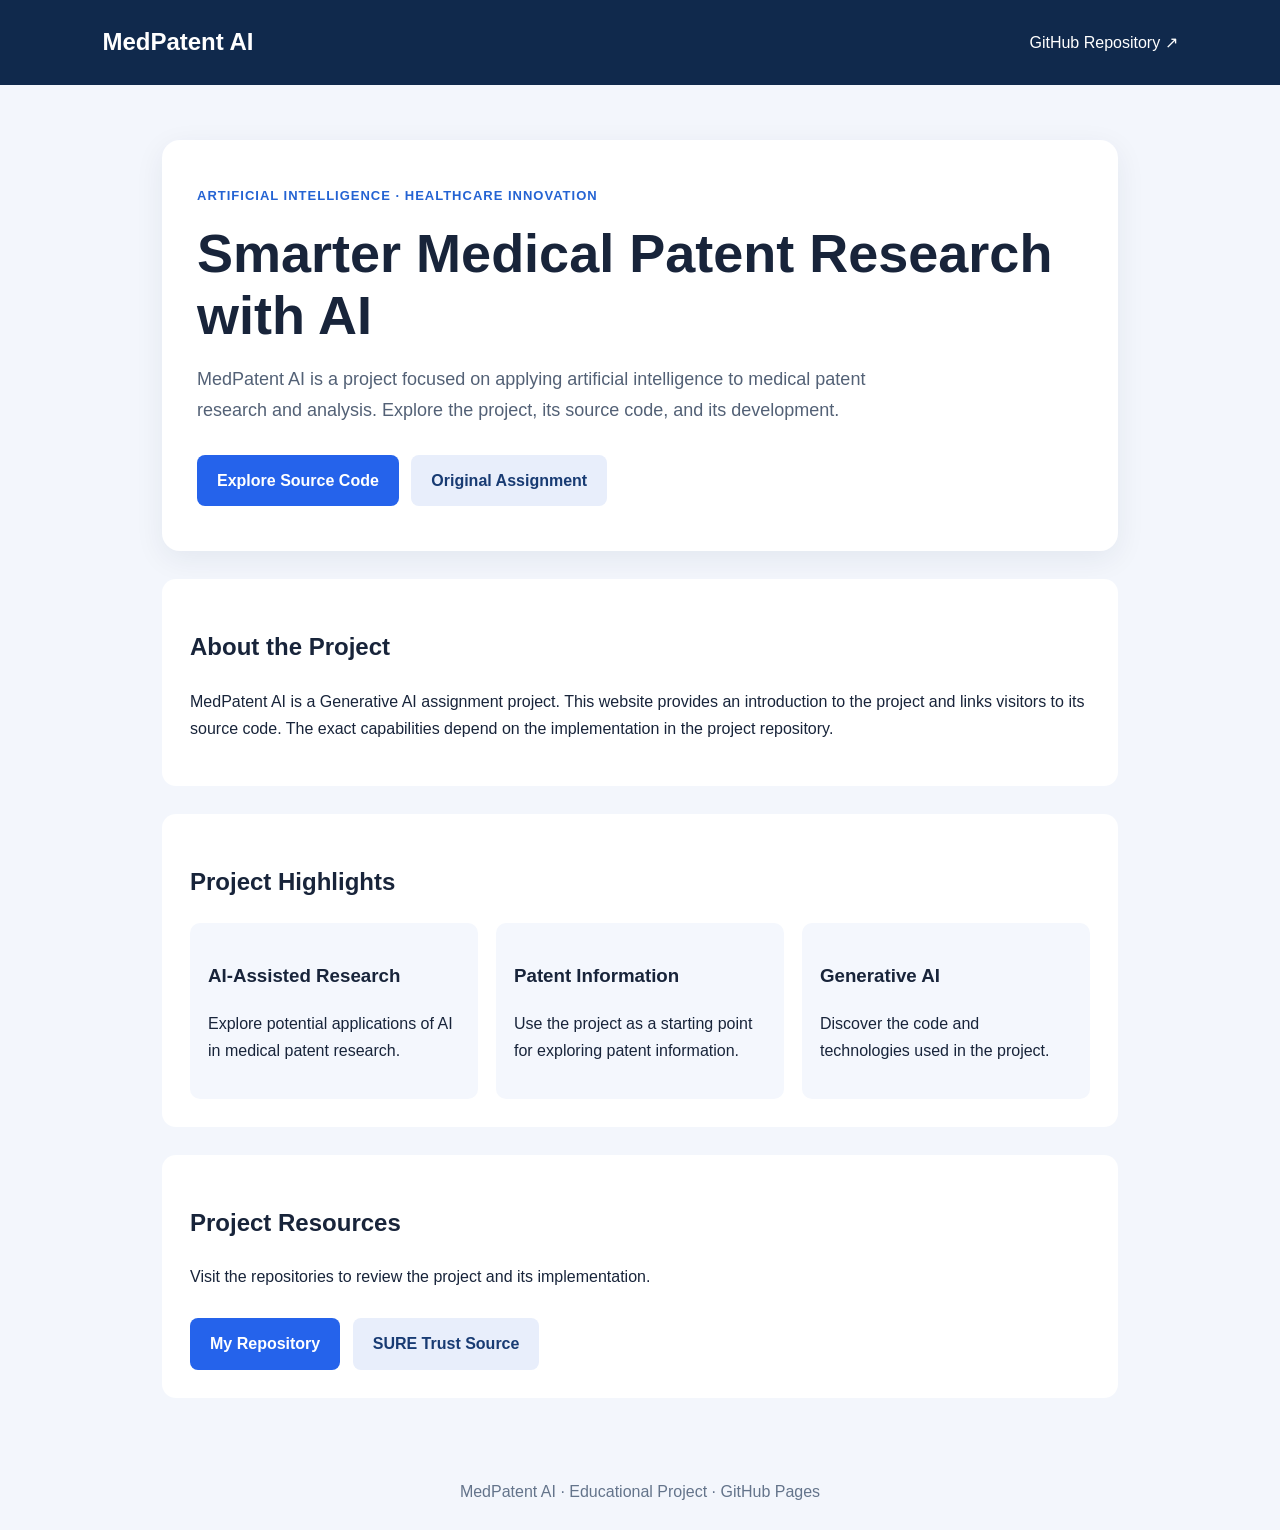
==== index.html @ 12f4349c "Add index.html for MedPatent AI project This file serves as the main HTML structure for the MedPaten" ====
<!DOCTYPE html>
<html lang="en">
<head>
  <meta charset="UTF-8">
  <meta name="viewport" content="width=device-width, initial-scale=1.0">
  <meta name="description" content="MedPatent AI project - AI-powered medical patent research and analysis.">
  <title>MedPatent AI | Medical Patent Research</title>
  <style>
    * { box-sizing: border-box; }

    body {
      margin: 0;
      font-family: Arial, sans-serif;
      background: #f3f6fc;
      color: #18243a;
      line-height: 1.7;
    }

    header {
      background: #10294c;
      color: white;
      padding: 22px 8%;
      display: flex;
      justify-content: space-between;
      align-items: center;
      flex-wrap: wrap;
      gap: 10px;
    }

    header h2 { margin: 0; }

    header a {
      color: white;
      text-decoration: none;
    }

    main {
      max-width: 1000px;
      margin: 55px auto;
      padding: 0 22px;
    }

    .hero {
      background: white;
      padding: 45px 35px;
      border-radius: 18px;
      box-shadow: 0 8px 30px #10294c12;
    }

    .tag {
      color: #2463d3;
      font-weight: bold;
      text-transform: uppercase;
      letter-spacing: 1px;
      font-size: 13px;
    }

    h1 {
      font-size: clamp(34px, 6vw, 54px);
      line-height: 1.15;
      margin: 15px 0;
    }

    .intro {
      font-size: 18px;
      color: #536176;
      max-width: 700px;
    }

    .button {
      display: inline-block;
      background: #2563eb;
      color: white;
      text-decoration: none;
      padding: 12px 20px;
      margin: 12px 8px 0 0;
      border-radius: 8px;
      font-weight: bold;
    }

    .secondary {
      background: #e8eefb;
      color: #183b73;
    }

    section {
      margin-top: 28px;
      padding: 28px;
      background: white;
      border-radius: 14px;
    }

    .features {
      display: grid;
      grid-template-columns: repeat(auto-fit, minmax(210px, 1fr));
      gap: 18px;
    }

    .feature {
      background: #f4f7fd;
      padding: 18px;
      border-radius: 10px;
    }

    footer {
      text-align: center;
      padding: 25px;
      color: #64748b;
    }
  </style>
</head>
<body>
  <header>
    <h2>MedPatent AI</h2>
    <a href="https://github.com/Ankur-one/MedPatent-AI">
      GitHub Repository ↗
    </a>
  </header>

  <main>
    <div class="hero">
      <div class="tag">Artificial Intelligence · Healthcare Innovation</div>
      <h1>Smarter Medical Patent Research with AI</h1>
      <p class="intro">
        MedPatent AI is a project focused on applying artificial
        intelligence to medical patent research and analysis.
        Explore the project, its source code, and its development.
      </p>

      <a class="button"
         href="https://github.com/Ankur-one/MedPatent-AI">
        Explore Source Code
      </a>

      <a class="button secondary"
         href="https://github.com/sure-trust/gen-ai-stu-c702df/tree/main/Assignments/MedPatent-AI">
        Original Assignment
      </a>
    </div>

    <section>
      <h2>About the Project</h2>
      <p>
        MedPatent AI is a Generative AI assignment project.
        This website provides an introduction to the project and
        links visitors to its source code. The exact capabilities
        depend on the implementation in the project repository.
      </p>
    </section>

    <section>
      <h2>Project Highlights</h2>
      <div class="features">
        <div class="feature">
          <h3>AI-Assisted Research</h3>
          <p>Explore potential applications of AI in medical patent research.</p>
        </div>
        <div class="feature">
          <h3>Patent Information</h3>
          <p>Use the project as a starting point for exploring patent information.</p>
        </div>
        <div class="feature">
          <h3>Generative AI</h3>
          <p>Discover the code and technologies used in the project.</p>
        </div>
      </div>
    </section>

    <section>
      <h2>Project Resources</h2>
      <p>Visit the repositories to review the project and its implementation.</p>
      <a class="button"
         href="https://github.com/Ankur-one/MedPatent-AI">
        My Repository
      </a>
      <a class="button secondary"
         href="https://github.com/sure-trust/gen-ai-stu-c702df/tree/main/Assignments/MedPatent-AI">
        SURE Trust Source
      </a>
    </section>
  </main>

  <footer>
    MedPatent AI · Educational Project · GitHub Pages
  </footer>
</body>
</html>
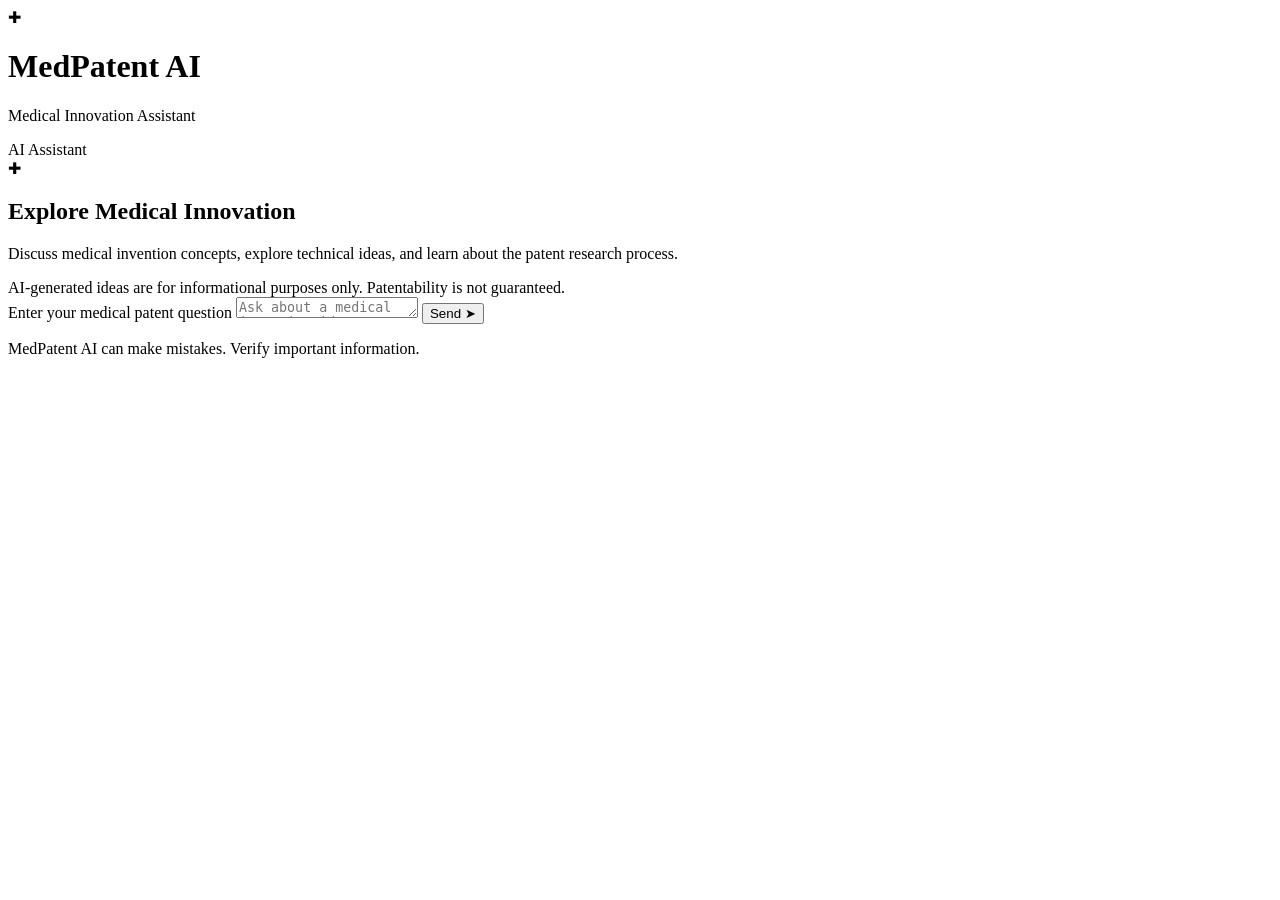
==== commit 544a7b05: "Update index.html" ====
--- a/index.html
+++ b/index.html
@@ -1,188 +1,161 @@
-
 <!DOCTYPE html>
 <html lang="en">
 <head>
-  <meta charset="UTF-8">
-  <meta name="viewport" content="width=device-width, initial-scale=1.0">
-  <meta name="description" content="MedPatent AI project - AI-powered medical patent research and analysis.">
-  <title>MedPatent AI | Medical Patent Research</title>
-  <style>
-    * { box-sizing: border-box; }
-
-    body {
-      margin: 0;
-      font-family: Arial, sans-serif;
-      background: #f3f6fc;
-      color: #18243a;
-      line-height: 1.7;
-    }
-
-    header {
-      background: #10294c;
-      color: white;
-      padding: 22px 8%;
-      display: flex;
-      justify-content: space-between;
-      align-items: center;
-      flex-wrap: wrap;
-      gap: 10px;
-    }
-
-    header h2 { margin: 0; }
-
-    header a {
-      color: white;
-      text-decoration: none;
-    }
-
-    main {
-      max-width: 1000px;
-      margin: 55px auto;
-      padding: 0 22px;
-    }
-
-    .hero {
-      background: white;
-      padding: 45px 35px;
-      border-radius: 18px;
-      box-shadow: 0 8px 30px #10294c12;
-    }
-
-    .tag {
-      color: #2463d3;
-      font-weight: bold;
-      text-transform: uppercase;
-      letter-spacing: 1px;
-      font-size: 13px;
-    }
-
-    h1 {
-      font-size: clamp(34px, 6vw, 54px);
-      line-height: 1.15;
-      margin: 15px 0;
-    }
-
-    .intro {
-      font-size: 18px;
-      color: #536176;
-      max-width: 700px;
-    }
-
-    .button {
-      display: inline-block;
-      background: #2563eb;
-      color: white;
-      text-decoration: none;
-      padding: 12px 20px;
-      margin: 12px 8px 0 0;
-      border-radius: 8px;
-      font-weight: bold;
-    }
-
-    .secondary {
-      background: #e8eefb;
-      color: #183b73;
-    }
-
-    section {
-      margin-top: 28px;
-      padding: 28px;
-      background: white;
-      border-radius: 14px;
-    }
-
-    .features {
-      display: grid;
-      grid-template-columns: repeat(auto-fit, minmax(210px, 1fr));
-      gap: 18px;
-    }
-
-    .feature {
-      background: #f4f7fd;
-      padding: 18px;
-      border-radius: 10px;
-    }
-
-    footer {
-      text-align: center;
-      padding: 25px;
-      color: #64748b;
-    }
-  </style>
+    <meta charset="UTF-8">
+    <meta name="viewport" content="width=device-width, initial-scale=1.0">
+    <meta name="theme-color" content="#f5f9fc">
+    <title>MedPatent AI | Medical Innovation Assistant</title>
+    <link rel="stylesheet" href="{{ url_for('static', filename='style.css') }}">
 </head>
 <body>
-  <header>
-    <h2>MedPatent AI</h2>
-    <a href="https://github.com/Ankur-one/MedPatent-AI">
-      GitHub Repository ↗
-    </a>
-  </header>
+    <div class="app-container">
 
-  <main>
-    <div class="hero">
-      <div class="tag">Artificial Intelligence · Healthcare Innovation</div>
-      <h1>Smarter Medical Patent Research with AI</h1>
-      <p class="intro">
-        MedPatent AI is a project focused on applying artificial
-        intelligence to medical patent research and analysis.
-        Explore the project, its source code, and its development.
-      </p>
+        <header class="header">
+            <div class="brand">
+                <div class="brand-icon" aria-hidden="true">✚</div>
+                <div>
+                    <h1>MedPatent AI</h1>
+                    <p>Medical Innovation Assistant</p>
+                </div>
+            </div>
+            <div class="status">
+                <span class="status-dot"></span>
+                AI Assistant
+            </div>
+        </header>
 
-      <a class="button"
-         href="https://github.com/Ankur-one/MedPatent-AI">
-        Explore Source Code
-      </a>
+        <main class="main-content">
+            <section class="welcome-section" id="welcome">
+                <div class="welcome-icon" aria-hidden="true">✚</div>
+                <h2>Explore Medical Innovation</h2>
+                <p>
+                    Discuss medical invention concepts, explore technical ideas,
+                    and learn about the patent research process.
+                </p>
+            </section>
 
-      <a class="button secondary"
-         href="https://github.com/sure-trust/gen-ai-stu-c702df/tree/main/Assignments/MedPatent-AI">
-        Original Assignment
-      </a>
+            <section
+                class="chat-area"
+                id="chatArea"
+                aria-label="Conversation"
+                aria-live="polite"
+            ></section>
+
+            <div class="disclaimer">
+                AI-generated ideas are for informational purposes only.
+                Patentability is not guaranteed.
+            </div>
+
+            <form class="input-form" id="chatForm">
+                <label for="messageInput" class="visually-hidden">
+                    Enter your medical patent question
+                </label>
+                <textarea
+                    id="messageInput"
+                    name="message"
+                    placeholder="Ask about a medical invention idea..."
+                    rows="1"
+                    maxlength="4000"
+                    required
+                ></textarea>
+                <button type="submit" id="sendButton" aria-label="Send message">
+                    <span id="sendLabel">Send</span>
+                    <span aria-hidden="true">➤</span>
+                </button>
+            </form>
+
+            <p class="footer-note">
+                MedPatent AI can make mistakes. Verify important information.
+            </p>
+        </main>
     </div>
 
-    <section>
-      <h2>About the Project</h2>
-      <p>
-        MedPatent AI is a Generative AI assignment project.
-        This website provides an introduction to the project and
-        links visitors to its source code. The exact capabilities
-        depend on the implementation in the project repository.
-      </p>
-    </section>
+    <script>
+        const chatForm = document.getElementById("chatForm");
+        const messageInput = document.getElementById("messageInput");
+        const chatArea = document.getElementById("chatArea");
+        const sendButton = document.getElementById("sendButton");
+        const sendLabel = document.getElementById("sendLabel");
+        const welcome = document.getElementById("welcome");
 
-    <section>
-      <h2>Project Highlights</h2>
-      <div class="features">
-        <div class="feature">
-          <h3>AI-Assisted Research</h3>
-          <p>Explore potential applications of AI in medical patent research.</p>
-        </div>
-        <div class="feature">
-          <h3>Patent Information</h3>
-          <p>Use the project as a starting point for exploring patent information.</p>
-        </div>
-        <div class="feature">
-          <h3>Generative AI</h3>
-          <p>Discover the code and technologies used in the project.</p>
-        </div>
-      </div>
-    </section>
+        function addMessage(text, sender) {
+            const message = document.createElement("div");
+            message.className = `message ${sender}`;
 
-    <section>
-      <h2>Project Resources</h2>
-      <p>Visit the repositories to review the project and its implementation.</p>
-      <a class="button"
-         href="https://github.com/Ankur-one/MedPatent-AI">
-        My Repository
-      </a>
-      <a class="button secondary"
-         href="https://github.com/sure-trust/gen-ai-stu-c702df/tree/main/Assignments/MedPatent-AI">
-        SURE Trust Source
-      </a>
-    </section>
-  </main>
+            const label = document.createElement("div");
+            label.className = "message-label";
+            label.textContent = sender === "user" ? "You" : "MedPatent AI";
 
-  <footer>
-    MedPatent AI · Educational Project · GitHub Pages
-  </footer>
+            const content = document.createElement("div");
+            content.className = "message-content";
+            content.textContent = text;
+
+            message.append(label, content);
+            chatArea.appendChild(message);
+
+            chatArea.scrollTop = chatArea.scrollHeight;
+            return message;
+        }
+
+        chatForm.addEventListener("submit", async (event) => {
+            event.preventDefault();
+
+            const message = messageInput.value.trim();
+            if (!message || sendButton.disabled) return;
+
+            welcome.hidden = true;
+            addMessage(message, "user");
+
+            messageInput.value = "";
+            messageInput.style.height = "auto";
+            sendButton.disabled = true;
+            sendLabel.textContent = "Thinking...";
+
+            const loadingMessage = addMessage(
+                "Generating your response...",
+                "assistant"
+            );
+
+            try {
+                const response = await fetch("/chat", {
+                    method: "POST",
+                    headers: {
+                        "Content-Type": "application/json"
+                    },
+                    body: JSON.stringify({ message })
+                });
+
+                const data = await response.json();
+
+                if (!response.ok) {
+                    throw new Error(data.error || "Something went wrong.");
+                }
+
+                loadingMessage.querySelector(".message-content").textContent =
+                    data.answer;
+            } catch (error) {
+                loadingMessage.querySelector(".message-content").textContent =
+                    error.message || "Unable to connect. Please try again.";
+            } finally {
+                sendButton.disabled = false;
+                sendLabel.textContent = "Send";
+                messageInput.focus();
+                chatArea.scrollTop = chatArea.scrollHeight;
+            }
+        });
+
+        messageInput.addEventListener("input", () => {
+            messageInput.style.height = "auto";
+            messageInput.style.height =
+                Math.min(messageInput.scrollHeight, 140) + "px";
+        });
+
+        messageInput.addEventListener("keydown", (event) => {
+            if (event.key === "Enter" && !event.shiftKey) {
+                event.preventDefault();
+                chatForm.requestSubmit();
+            }
+        });
+    </script>
 </body>
 </html>
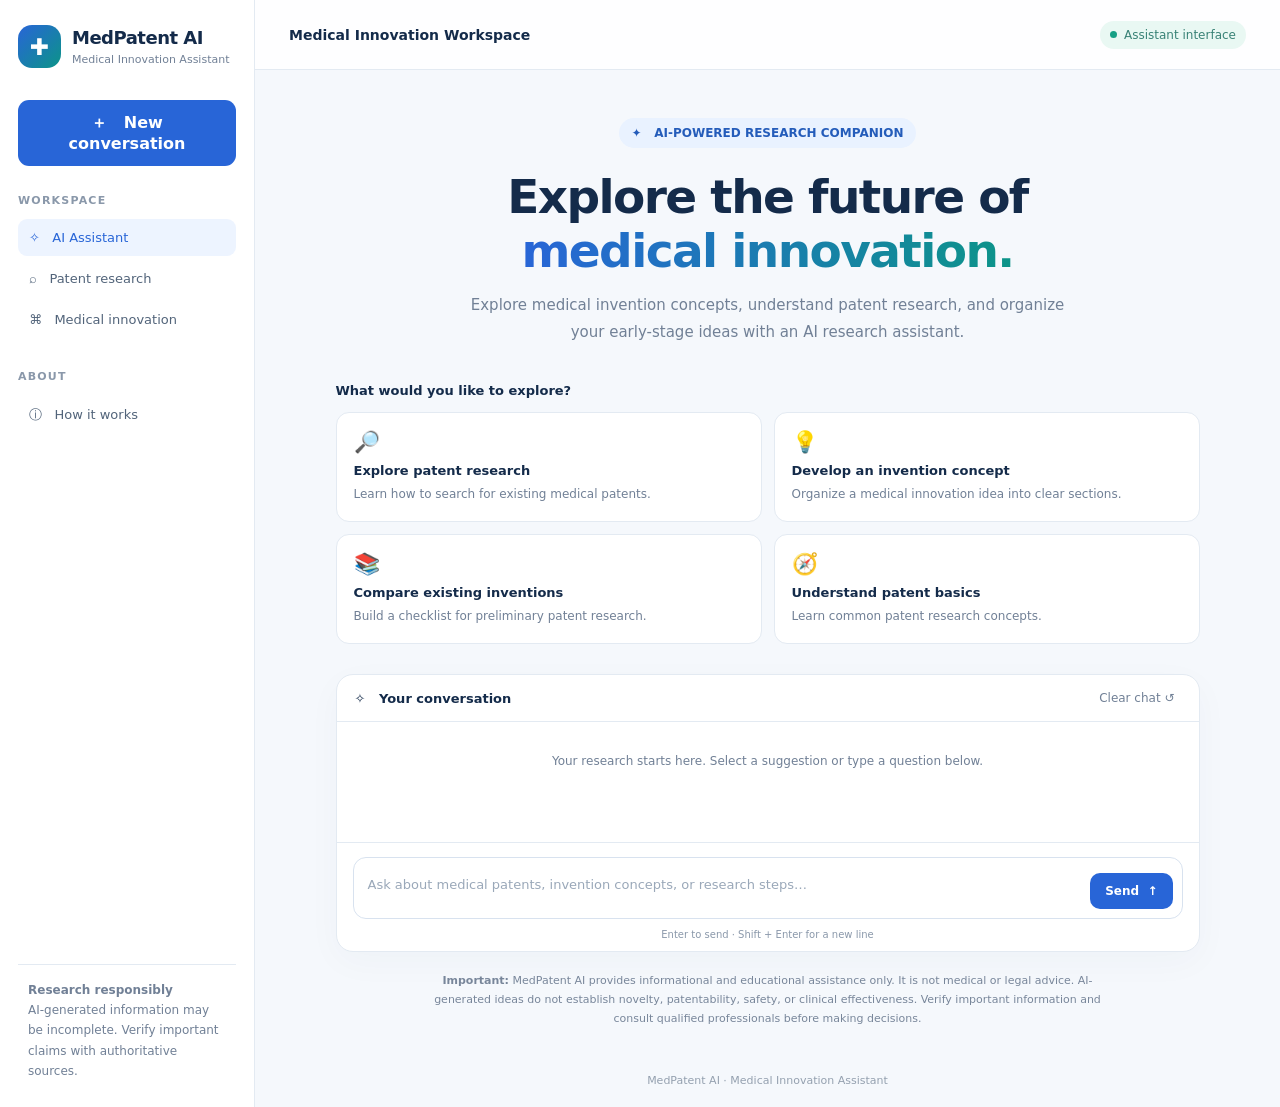
==== commit 6f6f5b1f: "Update index.html" ====
--- a/index.html
+++ b/index.html
@@ -1,161 +1,553 @@
+
 <!DOCTYPE html>
 <html lang="en">
 <head>
-    <meta charset="UTF-8">
-    <meta name="viewport" content="width=device-width, initial-scale=1.0">
-    <meta name="theme-color" content="#f5f9fc">
-    <title>MedPatent AI | Medical Innovation Assistant</title>
-    <link rel="stylesheet" href="{{ url_for('static', filename='style.css') }}">
+<meta charset="UTF-8">
+<meta name="viewport" content="width=device-width, initial-scale=1.0">
+<meta name="theme-color" content="#f7fafc">
+<title>MedPatent AI — Medical Innovation Assistant</title>
+<style>
+:root {
+  --navy: #142b4a;
+  --blue: #2865d7;
+  --teal: #0c9488;
+  --bg: #f5f8fc;
+  --muted: #718096;
+  --border: #e3eaf2;
+  --white: #ffffff;
+}
+* { box-sizing: border-box; }
+body {
+  margin: 0;
+  font-family: Inter, ui-sans-serif, system-ui, -apple-system,
+    BlinkMacSystemFont, "Segoe UI", sans-serif;
+  background: var(--bg);
+  color: var(--navy);
+}
+button, textarea { font: inherit; }
+button { cursor: pointer; }
+.app { display: flex; min-height: 100vh; }
+.sidebar {
+  width: 255px;
+  background: #fff;
+  border-right: 1px solid var(--border);
+  padding: 25px 18px;
+  display: flex;
+  flex-direction: column;
+  flex-shrink: 0;
+}
+.brand { display: flex; align-items: center; gap: 11px; }
+.logo {
+  display: grid;
+  place-items: center;
+  width: 43px;
+  height: 43px;
+  color: white;
+  border-radius: 14px;
+  font-size: 23px;
+  background: linear-gradient(135deg, #2865d7, #0c9488);
+}
+.brand h2 { font-size: 18px; margin: 0; letter-spacing: -.5px; }
+.brand small { color: var(--muted); font-size: 11px; }
+.new-chat {
+  margin-top: 32px;
+  border: 0;
+  padding: 13px;
+  border-radius: 11px;
+  color: white;
+  background: var(--blue);
+  font-weight: 650;
+}
+.side-label {
+  margin: 28px 0 12px;
+  font-size: 11px;
+  text-transform: uppercase;
+  letter-spacing: 1.2px;
+  color: #8a98aa;
+  font-weight: 750;
+}
+.side-item {
+  padding: 11px;
+  border-radius: 9px;
+  color: #52647a;
+  font-size: 13px;
+  margin-bottom: 4px;
+}
+.side-item.active { background: #edf4ff; color: var(--blue); }
+.side-bottom {
+  margin-top: auto;
+  padding: 15px 10px 0;
+  border-top: 1px solid var(--border);
+  color: var(--muted);
+  font-size: 12px;
+  line-height: 1.7;
+}
+.main { flex: 1; min-width: 0; }
+.topbar {
+  height: 70px;
+  padding: 0 34px;
+  background: rgba(255,255,255,.9);
+  border-bottom: 1px solid var(--border);
+  display: flex;
+  align-items: center;
+  justify-content: space-between;
+  gap: 12px;
+}
+.top-title { font-size: 14px; font-weight: 700; }
+.status {
+  display: flex;
+  align-items: center;
+  gap: 7px;
+  font-size: 12px;
+  color: #398276;
+  background: #e9f8f3;
+  padding: 7px 10px;
+  border-radius: 20px;
+}
+.dot {
+  height: 7px;
+  width: 7px;
+  border-radius: 50%;
+  background: #16a085;
+}
+.content {
+  width: min(920px, 100%);
+  margin: 0 auto;
+  padding: 48px 28px 25px;
+}
+.hero { text-align: center; }
+.eyebrow {
+  display: inline-flex;
+  gap: 8px;
+  align-items: center;
+  background: #e9f2ff;
+  color: #245cba;
+  border-radius: 30px;
+  padding: 8px 13px;
+  font-size: 12px;
+  font-weight: 700;
+}
+h1 {
+  font-size: clamp(32px, 4vw, 47px);
+  line-height: 1.15;
+  letter-spacing: -1.6px;
+  margin: 22px 0 14px;
+}
+.gradient {
+  background: linear-gradient(90deg, #2865d7, #0c9488);
+  background-clip: text;
+  -webkit-background-clip: text;
+  color: transparent;
+}
+.subtitle {
+  color: var(--muted);
+  max-width: 600px;
+  margin: 0 auto;
+  font-size: 15px;
+  line-height: 1.8;
+}
+.section-title {
+  font-size: 13px;
+  font-weight: 750;
+  margin: 37px 0 14px;
+}
+.prompts {
+  display: grid;
+  grid-template-columns: repeat(2, minmax(0,1fr));
+  gap: 12px;
+}
+.prompt {
+  border: 1px solid var(--border);
+  background: white;
+  border-radius: 13px;
+  padding: 17px;
+  text-align: left;
+  color: var(--navy);
+  transition: .2s;
+}
+.prompt:hover {
+  border-color: #a8c5f7;
+  transform: translateY(-2px);
+  box-shadow: 0 8px 22px #203e6610;
+}
+.prompt-icon { font-size: 21px; }
+.prompt strong { display: block; margin: 9px 0 5px; font-size: 13px; }
+.prompt span:last-child { font-size: 12px; color: var(--muted); line-height: 1.6; }
+.chat {
+  margin-top: 30px;
+  background: white;
+  border: 1px solid var(--border);
+  border-radius: 17px;
+  overflow: hidden;
+  box-shadow: 0 10px 35px #1b355508;
+}
+.chat-head {
+  display: flex;
+  justify-content: space-between;
+  align-items: center;
+  padding: 15px 18px;
+  border-bottom: 1px solid var(--border);
+}
+.chat-head strong { font-size: 13px; }
+.clear {
+  border: 0;
+  background: transparent;
+  color: var(--muted);
+  font-size: 12px;
+}
+.messages {
+  padding: 20px;
+  display: flex;
+  flex-direction: column;
+  gap: 18px;
+  min-height: 120px;
+  max-height: 390px;
+  overflow-y: auto;
+}
+.welcome-note {
+  text-align: center;
+  color: var(--muted);
+  font-size: 12px;
+  padding: 12px;
+}
+.message { display: flex; gap: 10px; align-items: flex-start; }
+.avatar {
+  width: 32px;
+  height: 32px;
+  display: grid;
+  place-items: center;
+  flex-shrink: 0;
+  border-radius: 10px;
+  background: #e8f1ff;
+}
+.message.user { flex-direction: row-reverse; }
+.message.user .avatar { background: #dff5ef; }
+.bubble {
+  max-width: 85%;
+  padding: 12px 15px;
+  border-radius: 4px 13px 13px 13px;
+  background: #f3f6fb;
+  font-size: 13px;
+  line-height: 1.75;
+  overflow-wrap: anywhere;
+}
+.message.user .bubble {
+  background: #e9f2ff;
+  border-radius: 13px 4px 13px 13px;
+}
+.bubble p { margin: 0 0 8px; }
+.bubble p:last-child { margin-bottom: 0; }
+.composer { padding: 14px 16px 8px; border-top: 1px solid var(--border); }
+.input-wrap {
+  display: flex;
+  gap: 10px;
+  align-items: flex-end;
+  border: 1px solid #d8e2ef;
+  padding: 9px;
+  border-radius: 13px;
+  background: white;
+}
+.input-wrap:focus-within {
+  border-color: #8ab0f6;
+  box-shadow: 0 0 0 3px #2865d711;
+}
+textarea {
+  flex: 1;
+  resize: none;
+  border: 0;
+  outline: none;
+  min-height: 42px;
+  max-height: 130px;
+  padding: 10px 5px;
+  color: var(--navy);
+  background: transparent;
+  font-size: 13px;
+}
+textarea::placeholder { color: #9aa8b9; }
+.send {
+  border: 0;
+  color: white;
+  background: var(--blue);
+  border-radius: 10px;
+  padding: 11px 15px;
+  font-size: 12px;
+  font-weight: 700;
+}
+.send:hover { background: #174fb9; }
+.send:disabled { opacity: .6; cursor: wait; }
+.input-help {
+  text-align: center;
+  font-size: 10px;
+  color: #8a98aa;
+  padding: 10px 0 3px;
+}
+.disclaimer {
+  margin: 20px auto 0;
+  max-width: 690px;
+  color: #78869a;
+  font-size: 11px;
+  line-height: 1.7;
+  text-align: center;
+}
+.footer {
+  text-align: center;
+  padding: 20px;
+  font-size: 11px;
+  color: #94a0af;
+}
+.mobile-brand { display: none; }
+@media (max-width: 760px) {
+  .sidebar { display: none; }
+  .topbar { height: 60px; padding: 0 17px; }
+  .content { padding: 34px 15px 18px; }
+  h1 { letter-spacing: -1px; }
+  .subtitle { font-size: 14px; }
+  .prompts { grid-template-columns: 1fr; }
+  .prompt { padding: 14px; }
+  .section-title { margin-top: 28px; }
+  .messages { padding: 15px; }
+  .bubble { max-width: 90%; }
+  .status { font-size: 10px; }
+}
+</style>
 </head>
 <body>
-    <div class="app-container">
-
-        <header class="header">
-            <div class="brand">
-                <div class="brand-icon" aria-hidden="true">✚</div>
-                <div>
-                    <h1>MedPatent AI</h1>
-                    <p>Medical Innovation Assistant</p>
-                </div>
-            </div>
-            <div class="status">
-                <span class="status-dot"></span>
-                AI Assistant
-            </div>
-        </header>
-
-        <main class="main-content">
-            <section class="welcome-section" id="welcome">
-                <div class="welcome-icon" aria-hidden="true">✚</div>
-                <h2>Explore Medical Innovation</h2>
-                <p>
-                    Discuss medical invention concepts, explore technical ideas,
-                    and learn about the patent research process.
-                </p>
-            </section>
-
-            <section
-                class="chat-area"
-                id="chatArea"
-                aria-label="Conversation"
-                aria-live="polite"
-            ></section>
-
-            <div class="disclaimer">
-                AI-generated ideas are for informational purposes only.
-                Patentability is not guaranteed.
-            </div>
-
-            <form class="input-form" id="chatForm">
-                <label for="messageInput" class="visually-hidden">
-                    Enter your medical patent question
-                </label>
-                <textarea
-                    id="messageInput"
-                    name="message"
-                    placeholder="Ask about a medical invention idea..."
-                    rows="1"
-                    maxlength="4000"
-                    required
-                ></textarea>
-                <button type="submit" id="sendButton" aria-label="Send message">
-                    <span id="sendLabel">Send</span>
-                    <span aria-hidden="true">➤</span>
-                </button>
-            </form>
-
-            <p class="footer-note">
-                MedPatent AI can make mistakes. Verify important information.
-            </p>
-        </main>
+<div class="app">
+  <aside class="sidebar">
+    <div class="brand">
+      <div class="logo">✚</div>
+      <div>
+        <h2>MedPatent AI</h2>
+        <small>Medical Innovation Assistant</small>
+      </div>
     </div>
-
-    <script>
-        const chatForm = document.getElementById("chatForm");
-        const messageInput = document.getElementById("messageInput");
-        const chatArea = document.getElementById("chatArea");
-        const sendButton = document.getElementById("sendButton");
-        const sendLabel = document.getElementById("sendLabel");
-        const welcome = document.getElementById("welcome");
-
-        function addMessage(text, sender) {
-            const message = document.createElement("div");
-            message.className = `message ${sender}`;
-
-            const label = document.createElement("div");
-            label.className = "message-label";
-            label.textContent = sender === "user" ? "You" : "MedPatent AI";
-
-            const content = document.createElement("div");
-            content.className = "message-content";
-            content.textContent = text;
-
-            message.append(label, content);
-            chatArea.appendChild(message);
-
-            chatArea.scrollTop = chatArea.scrollHeight;
-            return message;
-        }
-
-        chatForm.addEventListener("submit", async (event) => {
-            event.preventDefault();
-
-            const message = messageInput.value.trim();
-            if (!message || sendButton.disabled) return;
-
-            welcome.hidden = true;
-            addMessage(message, "user");
-
-            messageInput.value = "";
-            messageInput.style.height = "auto";
-            sendButton.disabled = true;
-            sendLabel.textContent = "Thinking...";
-
-            const loadingMessage = addMessage(
-                "Generating your response...",
-                "assistant"
-            );
-
-            try {
-                const response = await fetch("/chat", {
-                    method: "POST",
-                    headers: {
-                        "Content-Type": "application/json"
-                    },
-                    body: JSON.stringify({ message })
-                });
-
-                const data = await response.json();
-
-                if (!response.ok) {
-                    throw new Error(data.error || "Something went wrong.");
-                }
-
-                loadingMessage.querySelector(".message-content").textContent =
-                    data.answer;
-            } catch (error) {
-                loadingMessage.querySelector(".message-content").textContent =
-                    error.message || "Unable to connect. Please try again.";
-            } finally {
-                sendButton.disabled = false;
-                sendLabel.textContent = "Send";
-                messageInput.focus();
-                chatArea.scrollTop = chatArea.scrollHeight;
-            }
-        });
-
-        messageInput.addEventListener("input", () => {
-            messageInput.style.height = "auto";
-            messageInput.style.height =
-                Math.min(messageInput.scrollHeight, 140) + "px";
-        });
-
-        messageInput.addEventListener("keydown", (event) => {
-            if (event.key === "Enter" && !event.shiftKey) {
-                event.preventDefault();
-                chatForm.requestSubmit();
-            }
-        });
-    </script>
+    <button class="new-chat" id="newChat">＋ &nbsp; New conversation</button>
+    <div class="side-label">Workspace</div>
+    <div class="side-item active">✧ &nbsp; AI Assistant</div>
+    <div class="side-item">⌕ &nbsp; Patent research</div>
+    <div class="side-item">⌘ &nbsp; Medical innovation</div>
+    <div class="side-label">About</div>
+    <div class="side-item">ⓘ &nbsp; How it works</div>
+    <div class="side-bottom">
+      <strong>Research responsibly</strong><br>
+      AI-generated information may be incomplete. Verify important claims with authoritative sources.
+    </div>
+  </aside>
+
+  <main class="main">
+    <header class="topbar">
+      <div class="mobile-brand">✚ &nbsp; <strong>MedPatent AI</strong></div>
+      <div class="top-title">Medical Innovation Workspace</div>
+      <div class="status"><span class="dot"></span> Assistant interface</div>
+    </header>
+
+    <div class="content">
+      <section class="hero" id="hero">
+        <div class="eyebrow">✦ &nbsp; AI-POWERED RESEARCH COMPANION</div>
+        <h1>Explore the future of<br><span class="gradient">medical innovation.</span></h1>
+        <p class="subtitle">
+          Explore medical invention concepts, understand patent research,
+          and organize your early-stage ideas with an AI research assistant.
+        </p>
+      </section>
+
+      <div class="section-title" id="promptTitle">What would you like to explore?</div>
+      <section class="prompts" id="prompts">
+        <button class="prompt" data-prompt="Explain the steps involved in researching an existing medical patent.">
+          <span class="prompt-icon">🔎</span>
+          <strong>Explore patent research</strong>
+          <span>Learn how to search for existing medical patents.</span>
+        </button>
+        <button class="prompt" data-prompt="Help me structure a concept for a medical innovation, including its problem, intended users, and potential benefits.">
+          <span class="prompt-icon">💡</span>
+          <strong>Develop an invention concept</strong>
+          <span>Organize a medical innovation idea into clear sections.</span>
+        </button>
+        <button class="prompt" data-prompt="What information should I collect before comparing my medical invention idea with existing patents?">
+          <span class="prompt-icon">📚</span>
+          <strong>Compare existing inventions</strong>
+          <span>Build a checklist for preliminary patent research.</span>
+        </button>
+        <button class="prompt" data-prompt="Explain the difference between patent novelty, inventive step, and patentability in simple language.">
+          <span class="prompt-icon">🧭</span>
+          <strong>Understand patent basics</strong>
+          <span>Learn common patent research concepts.</span>
+        </button>
+      </section>
+
+      <section class="chat" aria-label="AI assistant chat">
+        <div class="chat-head">
+          <strong>✧ &nbsp; Your conversation</strong>
+          <button class="clear" id="clearChat">Clear chat ↺</button>
+        </div>
+        <div class="messages" id="messages" aria-live="polite">
+          <div class="welcome-note" id="welcome">
+            Your research starts here. Select a suggestion or type a question below.
+          </div>
+        </div>
+        <form class="composer" id="chatForm">
+          <div class="input-wrap">
+            <textarea id="question" rows="1" maxlength="3000"
+              placeholder="Ask about medical patents, invention concepts, or research steps…"
+              aria-label="Enter your medical patent question"></textarea>
+            <button class="send" id="send" type="submit">Send&nbsp; ↑</button>
+          </div>
+          <div class="input-help">Enter to send · Shift + Enter for a new line</div>
+        </form>
+      </section>
+
+      <p class="disclaimer">
+        <strong>Important:</strong> MedPatent AI provides informational and educational
+        assistance only. It is not medical or legal advice. AI-generated ideas do not
+        establish novelty, patentability, safety, or clinical effectiveness. Verify
+        important information and consult qualified professionals before making decisions.
+      </p>
+    </div>
+    <footer class="footer">MedPatent AI · Medical Innovation Assistant</footer>
+  </main>
+</div>
+
+<script>
+const messages = document.getElementById("messages");
+const question = document.getElementById("question");
+const form = document.getElementById("chatForm");
+const send = document.getElementById("send");
+const prompts = document.getElementById("prompts");
+const hero = document.getElementById("hero");
+const promptTitle = document.getElementById("promptTitle");
+
+function scrollChat() {
+  messages.scrollTop = messages.scrollHeight;
+}
+
+function addMessage(text, role) {
+  const welcome = document.getElementById("welcome");
+  if (welcome) welcome.remove();
+
+  const row = document.createElement("div");
+  row.className = "message " + role;
+
+  const avatar = document.createElement("div");
+  avatar.className = "avatar";
+  avatar.textContent = role === "user" ? "👤" : "✚";
+
+  const bubble = document.createElement("div");
+  bubble.className = "bubble";
+  // Render text safely; user input is never interpreted as HTML.
+  bubble.textContent = text;
+
+  row.append(avatar, bubble);
+  messages.appendChild(row);
+  scrollChat();
+  return row;
+}
+
+function demoReply(text) {
+  const lower = text.toLowerCase();
+
+  if (lower.includes("novelty") || lower.includes("inventive step") ||
+      lower.includes("patentability")) {
+    return "For preliminary research, consider three separate questions:\n\n" +
+      "1. Novelty: Is the relevant invention already disclosed in earlier public material?\n\n" +
+      "2. Inventive step: Would the difference from existing knowledge be non-obvious to a person skilled in the field under the applicable law?\n\n" +
+      "3. Patentability: Does the invention meet all relevant legal requirements and exclusions in the target jurisdiction?\n\n" +
+      "This is a general educational explanation, not a legal assessment. A patent professional should evaluate the specific invention.";
+  }
+
+  if (lower.includes("search") || lower.includes("existing patent") ||
+      lower.includes("compare")) {
+    return "Here is a preliminary patent-research checklist:\n\n" +
+      "1. Describe the medical problem and proposed solution.\n" +
+      "2. List key technical features, alternative terms, and relevant classifications.\n" +
+      "3. Search Google Patents, WIPO PATENTSCOPE, and the relevant national patent database.\n" +
+      "4. Review claims, abstracts, drawings, publication dates, and cited documents.\n" +
+      "5. Record similarities and differences, and verify important documents at their original source.\n\n" +
+      "A preliminary search cannot guarantee that an invention is patentable or that no similar invention exists.";
+  }
+
+  if (lower.includes("concept") || lower.includes("idea") ||
+      lower.includes("invention")) {
+    return "You can structure an early-stage medical innovation concept like this:\n\n" +
+      "• Problem: What specific unmet need are you addressing?\n" +
+      "• Intended users: Who might use the proposed solution?\n" +
+      "• Proposed approach: What is the technical concept?\n" +
+      "• Existing alternatives: What solutions are already available?\n" +
+      "• Differentiating features: What technical differences need investigation?\n" +
+      "• Evidence needed: What testing, safety review, or validation would be required?\n\n" +
+      "Keep the concept hypothetical until it has been reviewed by relevant technical, clinical, and legal experts.";
+  }
+
+  return "Thanks for your question. This page currently demonstrates the MedPatent AI chat interface, but it is not connected to a live language model.\n\nTo provide a genuine AI-generated answer to your specific question, connect this frontend to your separately hosted backend API. Do not place private API keys in this public website.";
+}
+
+function ask(text) {
+  const value = text.trim();
+  if (!value || send.disabled) return;
+
+  addMessage(value, "user");
+  question.value = "";
+  question.style.height = "auto";
+  hero.style.display = "none";
+  prompts.style.display = "none";
+  promptTitle.style.display = "none";
+
+  send.disabled = true;
+  send.textContent = "Thinking…";
+
+  const typing = addMessage("Preparing a demo response…", "assistant");
+
+  // Demo only. Replace this with a fetch() call to your backend API.
+  setTimeout(() => {
+    typing.querySelector(".bubble").textContent = demoReply(value);
+    send.disabled = false;
+    send.textContent = "Send ↑";
+    question.focus();
+    scrollChat();
+  }, 550);
+}
+
+form.addEventListener("submit", event => {
+  event.preventDefault();
+  ask(question.value);
+});
+
+question.addEventListener("input", () => {
+  question.style.height = "auto";
+  question.style.height = Math.min(question.scrollHeight, 130) + "px";
+});
+
+question.addEventListener("keydown", event => {
+  if (event.key === "Enter" && !event.shiftKey) {
+    event.preventDefault();
+    form.requestSubmit();
+  }
+});
+
+document.querySelectorAll("[data-prompt]").forEach(button => {
+  button.addEventListener("click", () => ask(button.dataset.prompt));
+});
+
+function resetChat() {
+  messages.replaceChildren();
+  const welcome = document.createElement("div");
+  welcome.id = "welcome";
+  welcome.className = "welcome-note";
+  welcome.textContent = "Your research starts here. Select a suggestion or type a question below.";
+  messages.appendChild(welcome);
+
+  hero.style.display = "";
+  prompts.style.display = "";
+  promptTitle.style.display = "";
+  question.value = "";
+  send.disabled = false;
+  send.textContent = "Send ↑";
+}
+
+document.getElementById("clearChat").addEventListener("click", resetChat);
+document.getElementById("newChat").addEventListener("click", () => {
+  resetChat();
+  question.focus();
+});
+</script>
 </body>
 </html>
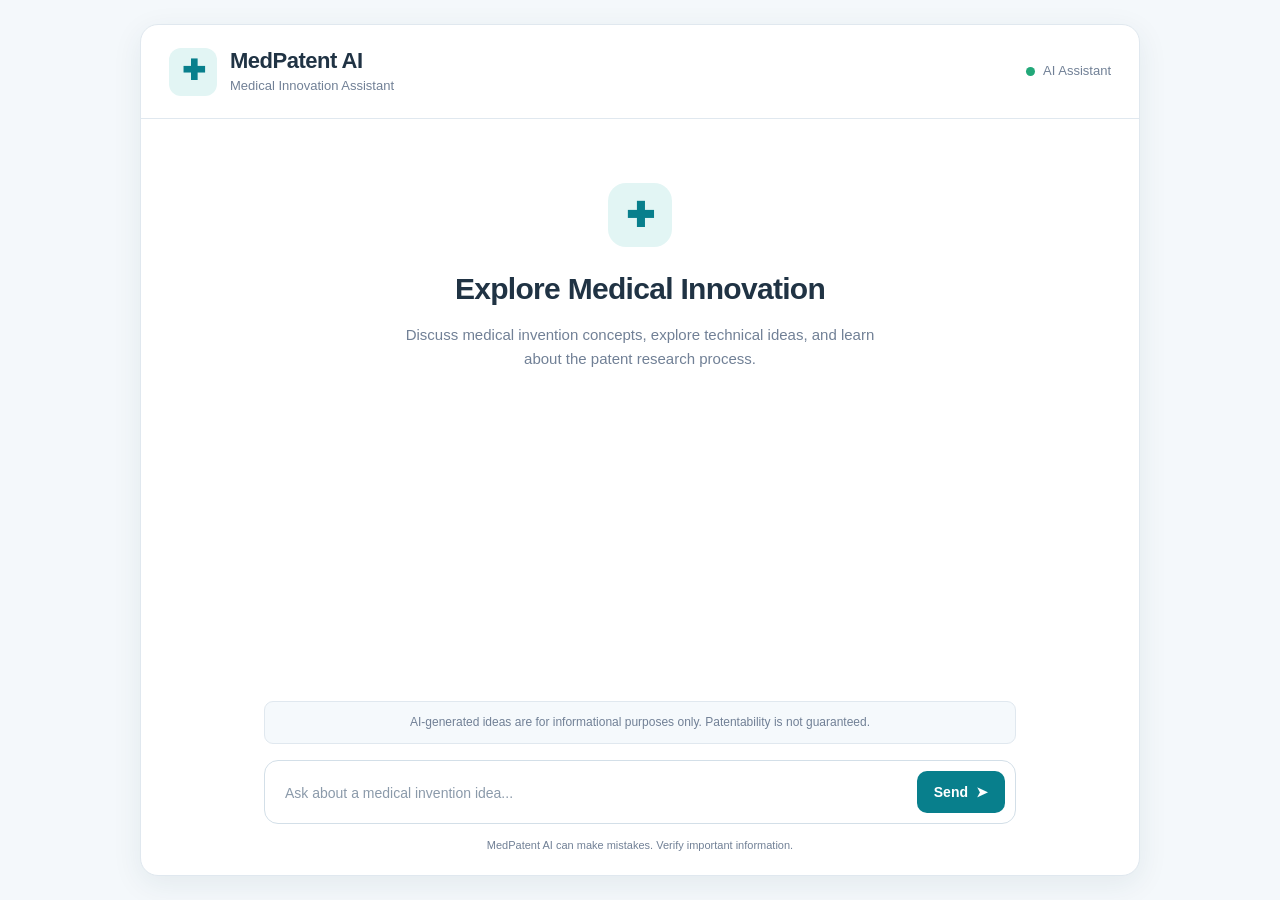
==== commit b51244ed: "Configure project for GitHub Pages frontend and Render backend" ====
--- a/index.html
+++ b/index.html
@@ -1,553 +1,175 @@
-
 <!DOCTYPE html>
 <html lang="en">
 <head>
-<meta charset="UTF-8">
-<meta name="viewport" content="width=device-width, initial-scale=1.0">
-<meta name="theme-color" content="#f7fafc">
-<title>MedPatent AI — Medical Innovation Assistant</title>
-<style>
-:root {
-  --navy: #142b4a;
-  --blue: #2865d7;
-  --teal: #0c9488;
-  --bg: #f5f8fc;
-  --muted: #718096;
-  --border: #e3eaf2;
-  --white: #ffffff;
-}
-* { box-sizing: border-box; }
-body {
-  margin: 0;
-  font-family: Inter, ui-sans-serif, system-ui, -apple-system,
-    BlinkMacSystemFont, "Segoe UI", sans-serif;
-  background: var(--bg);
-  color: var(--navy);
-}
-button, textarea { font: inherit; }
-button { cursor: pointer; }
-.app { display: flex; min-height: 100vh; }
-.sidebar {
-  width: 255px;
-  background: #fff;
-  border-right: 1px solid var(--border);
-  padding: 25px 18px;
-  display: flex;
-  flex-direction: column;
-  flex-shrink: 0;
-}
-.brand { display: flex; align-items: center; gap: 11px; }
-.logo {
-  display: grid;
-  place-items: center;
-  width: 43px;
-  height: 43px;
-  color: white;
-  border-radius: 14px;
-  font-size: 23px;
-  background: linear-gradient(135deg, #2865d7, #0c9488);
-}
-.brand h2 { font-size: 18px; margin: 0; letter-spacing: -.5px; }
-.brand small { color: var(--muted); font-size: 11px; }
-.new-chat {
-  margin-top: 32px;
-  border: 0;
-  padding: 13px;
-  border-radius: 11px;
-  color: white;
-  background: var(--blue);
-  font-weight: 650;
-}
-.side-label {
-  margin: 28px 0 12px;
-  font-size: 11px;
-  text-transform: uppercase;
-  letter-spacing: 1.2px;
-  color: #8a98aa;
-  font-weight: 750;
-}
-.side-item {
-  padding: 11px;
-  border-radius: 9px;
-  color: #52647a;
-  font-size: 13px;
-  margin-bottom: 4px;
-}
-.side-item.active { background: #edf4ff; color: var(--blue); }
-.side-bottom {
-  margin-top: auto;
-  padding: 15px 10px 0;
-  border-top: 1px solid var(--border);
-  color: var(--muted);
-  font-size: 12px;
-  line-height: 1.7;
-}
-.main { flex: 1; min-width: 0; }
-.topbar {
-  height: 70px;
-  padding: 0 34px;
-  background: rgba(255,255,255,.9);
-  border-bottom: 1px solid var(--border);
-  display: flex;
-  align-items: center;
-  justify-content: space-between;
-  gap: 12px;
-}
-.top-title { font-size: 14px; font-weight: 700; }
-.status {
-  display: flex;
-  align-items: center;
-  gap: 7px;
-  font-size: 12px;
-  color: #398276;
-  background: #e9f8f3;
-  padding: 7px 10px;
-  border-radius: 20px;
-}
-.dot {
-  height: 7px;
-  width: 7px;
-  border-radius: 50%;
-  background: #16a085;
-}
-.content {
-  width: min(920px, 100%);
-  margin: 0 auto;
-  padding: 48px 28px 25px;
-}
-.hero { text-align: center; }
-.eyebrow {
-  display: inline-flex;
-  gap: 8px;
-  align-items: center;
-  background: #e9f2ff;
-  color: #245cba;
-  border-radius: 30px;
-  padding: 8px 13px;
-  font-size: 12px;
-  font-weight: 700;
-}
-h1 {
-  font-size: clamp(32px, 4vw, 47px);
-  line-height: 1.15;
-  letter-spacing: -1.6px;
-  margin: 22px 0 14px;
-}
-.gradient {
-  background: linear-gradient(90deg, #2865d7, #0c9488);
-  background-clip: text;
-  -webkit-background-clip: text;
-  color: transparent;
-}
-.subtitle {
-  color: var(--muted);
-  max-width: 600px;
-  margin: 0 auto;
-  font-size: 15px;
-  line-height: 1.8;
-}
-.section-title {
-  font-size: 13px;
-  font-weight: 750;
-  margin: 37px 0 14px;
-}
-.prompts {
-  display: grid;
-  grid-template-columns: repeat(2, minmax(0,1fr));
-  gap: 12px;
-}
-.prompt {
-  border: 1px solid var(--border);
-  background: white;
-  border-radius: 13px;
-  padding: 17px;
-  text-align: left;
-  color: var(--navy);
-  transition: .2s;
-}
-.prompt:hover {
-  border-color: #a8c5f7;
-  transform: translateY(-2px);
-  box-shadow: 0 8px 22px #203e6610;
-}
-.prompt-icon { font-size: 21px; }
-.prompt strong { display: block; margin: 9px 0 5px; font-size: 13px; }
-.prompt span:last-child { font-size: 12px; color: var(--muted); line-height: 1.6; }
-.chat {
-  margin-top: 30px;
-  background: white;
-  border: 1px solid var(--border);
-  border-radius: 17px;
-  overflow: hidden;
-  box-shadow: 0 10px 35px #1b355508;
-}
-.chat-head {
-  display: flex;
-  justify-content: space-between;
-  align-items: center;
-  padding: 15px 18px;
-  border-bottom: 1px solid var(--border);
-}
-.chat-head strong { font-size: 13px; }
-.clear {
-  border: 0;
-  background: transparent;
-  color: var(--muted);
-  font-size: 12px;
-}
-.messages {
-  padding: 20px;
-  display: flex;
-  flex-direction: column;
-  gap: 18px;
-  min-height: 120px;
-  max-height: 390px;
-  overflow-y: auto;
-}
-.welcome-note {
-  text-align: center;
-  color: var(--muted);
-  font-size: 12px;
-  padding: 12px;
-}
-.message { display: flex; gap: 10px; align-items: flex-start; }
-.avatar {
-  width: 32px;
-  height: 32px;
-  display: grid;
-  place-items: center;
-  flex-shrink: 0;
-  border-radius: 10px;
-  background: #e8f1ff;
-}
-.message.user { flex-direction: row-reverse; }
-.message.user .avatar { background: #dff5ef; }
-.bubble {
-  max-width: 85%;
-  padding: 12px 15px;
-  border-radius: 4px 13px 13px 13px;
-  background: #f3f6fb;
-  font-size: 13px;
-  line-height: 1.75;
-  overflow-wrap: anywhere;
-}
-.message.user .bubble {
-  background: #e9f2ff;
-  border-radius: 13px 4px 13px 13px;
-}
-.bubble p { margin: 0 0 8px; }
-.bubble p:last-child { margin-bottom: 0; }
-.composer { padding: 14px 16px 8px; border-top: 1px solid var(--border); }
-.input-wrap {
-  display: flex;
-  gap: 10px;
-  align-items: flex-end;
-  border: 1px solid #d8e2ef;
-  padding: 9px;
-  border-radius: 13px;
-  background: white;
-}
-.input-wrap:focus-within {
-  border-color: #8ab0f6;
-  box-shadow: 0 0 0 3px #2865d711;
-}
-textarea {
-  flex: 1;
-  resize: none;
-  border: 0;
-  outline: none;
-  min-height: 42px;
-  max-height: 130px;
-  padding: 10px 5px;
-  color: var(--navy);
-  background: transparent;
-  font-size: 13px;
-}
-textarea::placeholder { color: #9aa8b9; }
-.send {
-  border: 0;
-  color: white;
-  background: var(--blue);
-  border-radius: 10px;
-  padding: 11px 15px;
-  font-size: 12px;
-  font-weight: 700;
-}
-.send:hover { background: #174fb9; }
-.send:disabled { opacity: .6; cursor: wait; }
-.input-help {
-  text-align: center;
-  font-size: 10px;
-  color: #8a98aa;
-  padding: 10px 0 3px;
-}
-.disclaimer {
-  margin: 20px auto 0;
-  max-width: 690px;
-  color: #78869a;
-  font-size: 11px;
-  line-height: 1.7;
-  text-align: center;
-}
-.footer {
-  text-align: center;
-  padding: 20px;
-  font-size: 11px;
-  color: #94a0af;
-}
-.mobile-brand { display: none; }
-@media (max-width: 760px) {
-  .sidebar { display: none; }
-  .topbar { height: 60px; padding: 0 17px; }
-  .content { padding: 34px 15px 18px; }
-  h1 { letter-spacing: -1px; }
-  .subtitle { font-size: 14px; }
-  .prompts { grid-template-columns: 1fr; }
-  .prompt { padding: 14px; }
-  .section-title { margin-top: 28px; }
-  .messages { padding: 15px; }
-  .bubble { max-width: 90%; }
-  .status { font-size: 10px; }
-}
-</style>
+    <meta charset="UTF-8">
+    <meta name="viewport" content="width=device-width, initial-scale=1.0">
+    <meta name="theme-color" content="#f5f9fc">
+    <title>MedPatent AI | Medical Innovation Assistant</title>
+    <link rel="stylesheet" href="./static/style.css">
 </head>
 <body>
-<div class="app">
-  <aside class="sidebar">
-    <div class="brand">
-      <div class="logo">✚</div>
-      <div>
-        <h2>MedPatent AI</h2>
-        <small>Medical Innovation Assistant</small>
-      </div>
+    <div class="app-container">
+
+        <header class="header">
+            <div class="brand">
+                <div class="brand-icon" aria-hidden="true">✚</div>
+                <div>
+                    <h1>MedPatent AI</h1>
+                    <p>Medical Innovation Assistant</p>
+                </div>
+            </div>
+            <div class="status">
+                <span class="status-dot"></span>
+                AI Assistant
+            </div>
+        </header>
+
+        <main class="main-content">
+            <section class="welcome-section" id="welcome">
+                <div class="welcome-icon" aria-hidden="true">✚</div>
+                <h2>Explore Medical Innovation</h2>
+                <p>
+                    Discuss medical invention concepts, explore technical ideas,
+                    and learn about the patent research process.
+                </p>
+            </section>
+
+            <section
+                class="chat-area"
+                id="chatArea"
+                aria-label="Conversation"
+                aria-live="polite"
+            ></section>
+
+            <div class="disclaimer">
+                AI-generated ideas are for informational purposes only.
+                Patentability is not guaranteed.
+            </div>
+
+            <form class="input-form" id="chatForm">
+                <label for="messageInput" class="visually-hidden">
+                    Enter your medical patent question
+                </label>
+                <textarea
+                    id="messageInput"
+                    name="message"
+                    placeholder="Ask about a medical invention idea..."
+                    rows="1"
+                    maxlength="4000"
+                    required
+                ></textarea>
+                <button type="submit" id="sendButton" aria-label="Send message">
+                    <span id="sendLabel">Send</span>
+                    <span aria-hidden="true">➤</span>
+                </button>
+            </form>
+
+            <p class="footer-note">
+                MedPatent AI can make mistakes. Verify important information.
+            </p>
+        </main>
     </div>
-    <button class="new-chat" id="newChat">＋ &nbsp; New conversation</button>
-    <div class="side-label">Workspace</div>
-    <div class="side-item active">✧ &nbsp; AI Assistant</div>
-    <div class="side-item">⌕ &nbsp; Patent research</div>
-    <div class="side-item">⌘ &nbsp; Medical innovation</div>
-    <div class="side-label">About</div>
-    <div class="side-item">ⓘ &nbsp; How it works</div>
-    <div class="side-bottom">
-      <strong>Research responsibly</strong><br>
-      AI-generated information may be incomplete. Verify important claims with authoritative sources.
-    </div>
-  </aside>
 
-  <main class="main">
-    <header class="topbar">
-      <div class="mobile-brand">✚ &nbsp; <strong>MedPatent AI</strong></div>
-      <div class="top-title">Medical Innovation Workspace</div>
-      <div class="status"><span class="dot"></span> Assistant interface</div>
-    </header>
+    <script>
+        // =========================================================================
+        // BACKEND CONFIGURATION:
+        // When running on GitHub Pages, set your live Render backend URL below:
+        // Example: const RENDER_BACKEND_URL = "https://medpatent-ai.onrender.com";
+        // =========================================================================
+        const RENDER_BACKEND_URL = "https://YOUR-RENDER-APP-NAME.onrender.com";
 
-    <div class="content">
-      <section class="hero" id="hero">
-        <div class="eyebrow">✦ &nbsp; AI-POWERED RESEARCH COMPANION</div>
-        <h1>Explore the future of<br><span class="gradient">medical innovation.</span></h1>
-        <p class="subtitle">
-          Explore medical invention concepts, understand patent research,
-          and organize your early-stage ideas with an AI research assistant.
-        </p>
-      </section>
+        const isLocal = window.location.hostname === "localhost" || window.location.hostname === "127.0.0.1";
+        const BACKEND_URL = isLocal ? "" : RENDER_BACKEND_URL.replace(/\/+$/, "");
 
-      <div class="section-title" id="promptTitle">What would you like to explore?</div>
-      <section class="prompts" id="prompts">
-        <button class="prompt" data-prompt="Explain the steps involved in researching an existing medical patent.">
-          <span class="prompt-icon">🔎</span>
-          <strong>Explore patent research</strong>
-          <span>Learn how to search for existing medical patents.</span>
-        </button>
-        <button class="prompt" data-prompt="Help me structure a concept for a medical innovation, including its problem, intended users, and potential benefits.">
-          <span class="prompt-icon">💡</span>
-          <strong>Develop an invention concept</strong>
-          <span>Organize a medical innovation idea into clear sections.</span>
-        </button>
-        <button class="prompt" data-prompt="What information should I collect before comparing my medical invention idea with existing patents?">
-          <span class="prompt-icon">📚</span>
-          <strong>Compare existing inventions</strong>
-          <span>Build a checklist for preliminary patent research.</span>
-        </button>
-        <button class="prompt" data-prompt="Explain the difference between patent novelty, inventive step, and patentability in simple language.">
-          <span class="prompt-icon">🧭</span>
-          <strong>Understand patent basics</strong>
-          <span>Learn common patent research concepts.</span>
-        </button>
-      </section>
+        const chatForm = document.getElementById("chatForm");
+        const messageInput = document.getElementById("messageInput");
+        const chatArea = document.getElementById("chatArea");
+        const sendButton = document.getElementById("sendButton");
+        const sendLabel = document.getElementById("sendLabel");
+        const welcome = document.getElementById("welcome");
 
-      <section class="chat" aria-label="AI assistant chat">
-        <div class="chat-head">
-          <strong>✧ &nbsp; Your conversation</strong>
-          <button class="clear" id="clearChat">Clear chat ↺</button>
-        </div>
-        <div class="messages" id="messages" aria-live="polite">
-          <div class="welcome-note" id="welcome">
-            Your research starts here. Select a suggestion or type a question below.
-          </div>
-        </div>
-        <form class="composer" id="chatForm">
-          <div class="input-wrap">
-            <textarea id="question" rows="1" maxlength="3000"
-              placeholder="Ask about medical patents, invention concepts, or research steps…"
-              aria-label="Enter your medical patent question"></textarea>
-            <button class="send" id="send" type="submit">Send&nbsp; ↑</button>
-          </div>
-          <div class="input-help">Enter to send · Shift + Enter for a new line</div>
-        </form>
-      </section>
+        function addMessage(text, sender) {
+            const message = document.createElement("div");
+            message.className = `message ${sender}`;
 
-      <p class="disclaimer">
-        <strong>Important:</strong> MedPatent AI provides informational and educational
-        assistance only. It is not medical or legal advice. AI-generated ideas do not
-        establish novelty, patentability, safety, or clinical effectiveness. Verify
-        important information and consult qualified professionals before making decisions.
-      </p>
-    </div>
-    <footer class="footer">MedPatent AI · Medical Innovation Assistant</footer>
-  </main>
-</div>
+            const label = document.createElement("div");
+            label.className = "message-label";
+            label.textContent = sender === "user" ? "You" : "MedPatent AI";
 
-<script>
-const messages = document.getElementById("messages");
-const question = document.getElementById("question");
-const form = document.getElementById("chatForm");
-const send = document.getElementById("send");
-const prompts = document.getElementById("prompts");
-const hero = document.getElementById("hero");
-const promptTitle = document.getElementById("promptTitle");
+            const content = document.createElement("div");
+            content.className = "message-content";
+            content.textContent = text;
 
-function scrollChat() {
-  messages.scrollTop = messages.scrollHeight;
-}
+            message.append(label, content);
+            chatArea.appendChild(message);
 
-function addMessage(text, role) {
-  const welcome = document.getElementById("welcome");
-  if (welcome) welcome.remove();
+            chatArea.scrollTop = chatArea.scrollHeight;
+            return message;
+        }
 
-  const row = document.createElement("div");
-  row.className = "message " + role;
+        chatForm.addEventListener("submit", async (event) => {
+            event.preventDefault();
 
-  const avatar = document.createElement("div");
-  avatar.className = "avatar";
-  avatar.textContent = role === "user" ? "👤" : "✚";
+            const message = messageInput.value.trim();
+            if (!message || sendButton.disabled) return;
 
-  const bubble = document.createElement("div");
-  bubble.className = "bubble";
-  // Render text safely; user input is never interpreted as HTML.
-  bubble.textContent = text;
+            welcome.hidden = true;
+            addMessage(message, "user");
 
-  row.append(avatar, bubble);
-  messages.appendChild(row);
-  scrollChat();
-  return row;
-}
+            messageInput.value = "";
+            messageInput.style.height = "auto";
+            sendButton.disabled = true;
+            sendLabel.textContent = "Thinking...";
 
-function demoReply(text) {
-  const lower = text.toLowerCase();
+            const loadingMessage = addMessage(
+                "Generating your response... (Note: Free tier backends on Render may take ~30-50s to wake up on first request)",
+                "assistant"
+            );
 
-  if (lower.includes("novelty") || lower.includes("inventive step") ||
-      lower.includes("patentability")) {
-    return "For preliminary research, consider three separate questions:\n\n" +
-      "1. Novelty: Is the relevant invention already disclosed in earlier public material?\n\n" +
-      "2. Inventive step: Would the difference from existing knowledge be non-obvious to a person skilled in the field under the applicable law?\n\n" +
-      "3. Patentability: Does the invention meet all relevant legal requirements and exclusions in the target jurisdiction?\n\n" +
-      "This is a general educational explanation, not a legal assessment. A patent professional should evaluate the specific invention.";
-  }
+            try {
+                if (!isLocal && BACKEND_URL.includes("YOUR-RENDER-APP-NAME")) {
+                    throw new Error("Please configure your Render backend URL in index.html (line 80).");
+                }
 
-  if (lower.includes("search") || lower.includes("existing patent") ||
-      lower.includes("compare")) {
-    return "Here is a preliminary patent-research checklist:\n\n" +
-      "1. Describe the medical problem and proposed solution.\n" +
-      "2. List key technical features, alternative terms, and relevant classifications.\n" +
-      "3. Search Google Patents, WIPO PATENTSCOPE, and the relevant national patent database.\n" +
-      "4. Review claims, abstracts, drawings, publication dates, and cited documents.\n" +
-      "5. Record similarities and differences, and verify important documents at their original source.\n\n" +
-      "A preliminary search cannot guarantee that an invention is patentable or that no similar invention exists.";
-  }
+                const response = await fetch(`${BACKEND_URL}/chat`, {
+                    method: "POST",
+                    headers: {
+                        "Content-Type": "application/json"
+                    },
+                    body: JSON.stringify({ message })
+                });
 
-  if (lower.includes("concept") || lower.includes("idea") ||
-      lower.includes("invention")) {
-    return "You can structure an early-stage medical innovation concept like this:\n\n" +
-      "• Problem: What specific unmet need are you addressing?\n" +
-      "• Intended users: Who might use the proposed solution?\n" +
-      "• Proposed approach: What is the technical concept?\n" +
-      "• Existing alternatives: What solutions are already available?\n" +
-      "• Differentiating features: What technical differences need investigation?\n" +
-      "• Evidence needed: What testing, safety review, or validation would be required?\n\n" +
-      "Keep the concept hypothetical until it has been reviewed by relevant technical, clinical, and legal experts.";
-  }
+                const data = await response.json();
 
-  return "Thanks for your question. This page currently demonstrates the MedPatent AI chat interface, but it is not connected to a live language model.\n\nTo provide a genuine AI-generated answer to your specific question, connect this frontend to your separately hosted backend API. Do not place private API keys in this public website.";
-}
+                if (!response.ok) {
+                    throw new Error(data.error || "Something went wrong.");
+                }
 
-function ask(text) {
-  const value = text.trim();
-  if (!value || send.disabled) return;
+                loadingMessage.querySelector(".message-content").textContent =
+                    data.answer;
+            } catch (error) {
+                loadingMessage.querySelector(".message-content").textContent =
+                    error.message || "Unable to connect. Please try again.";
+            } finally {
+                sendButton.disabled = false;
+                sendLabel.textContent = "Send";
+                messageInput.focus();
+                chatArea.scrollTop = chatArea.scrollHeight;
+            }
+        });
 
-  addMessage(value, "user");
-  question.value = "";
-  question.style.height = "auto";
-  hero.style.display = "none";
-  prompts.style.display = "none";
-  promptTitle.style.display = "none";
+        messageInput.addEventListener("input", () => {
+            messageInput.style.height = "auto";
+            messageInput.style.height =
+                Math.min(messageInput.scrollHeight, 140) + "px";
+        });
 
-  send.disabled = true;
-  send.textContent = "Thinking…";
-
-  const typing = addMessage("Preparing a demo response…", "assistant");
-
-  // Demo only. Replace this with a fetch() call to your backend API.
-  setTimeout(() => {
-    typing.querySelector(".bubble").textContent = demoReply(value);
-    send.disabled = false;
-    send.textContent = "Send ↑";
-    question.focus();
-    scrollChat();
-  }, 550);
-}
-
-form.addEventListener("submit", event => {
-  event.preventDefault();
-  ask(question.value);
-});
-
-question.addEventListener("input", () => {
-  question.style.height = "auto";
-  question.style.height = Math.min(question.scrollHeight, 130) + "px";
-});
-
-question.addEventListener("keydown", event => {
-  if (event.key === "Enter" && !event.shiftKey) {
-    event.preventDefault();
-    form.requestSubmit();
-  }
-});
-
-document.querySelectorAll("[data-prompt]").forEach(button => {
-  button.addEventListener("click", () => ask(button.dataset.prompt));
-});
-
-function resetChat() {
-  messages.replaceChildren();
-  const welcome = document.createElement("div");
-  welcome.id = "welcome";
-  welcome.className = "welcome-note";
-  welcome.textContent = "Your research starts here. Select a suggestion or type a question below.";
-  messages.appendChild(welcome);
-
-  hero.style.display = "";
-  prompts.style.display = "";
-  promptTitle.style.display = "";
-  question.value = "";
-  send.disabled = false;
-  send.textContent = "Send ↑";
-}
-
-document.getElementById("clearChat").addEventListener("click", resetChat);
-document.getElementById("newChat").addEventListener("click", () => {
-  resetChat();
-  question.focus();
-});
-</script>
+        messageInput.addEventListener("keydown", (event) => {
+            if (event.key === "Enter" && !event.shiftKey) {
+                event.preventDefault();
+                chatForm.requestSubmit();
+            }
+        });
+    </script>
 </body>
 </html>
--- a/static/style.css
+++ b/static/style.css
@@ -0,0 +1,375 @@
+/* MedPatent AI - Main Styles */
+:root {
+    --primary: #087f8c;
+    --primary-dark: #066570;
+    --background: #f4f8fb;
+    --surface: #ffffff;
+    --text: #203344;
+    --muted: #718096;
+    --border: #e0e8ef;
+    --user-message: #e4f4f5;
+    --shadow: 0 8px 30px rgba(31, 61, 81, 0.08);
+}
+
+* {
+    box-sizing: border-box;
+    margin: 0;
+    padding: 0;
+}
+
+body {
+    min-height: 100vh;
+    padding: 24px;
+    background: var(--background);
+    color: var(--text);
+    font-family: Arial, Helvetica, sans-serif;
+    line-height: 1.6;
+}
+
+button,
+textarea {
+    font: inherit;
+}
+
+.app-container {
+    width: 100%;
+    max-width: 1000px;
+    min-height: calc(100vh - 48px);
+    margin: 0 auto;
+    overflow: hidden;
+    background: var(--surface);
+    border: 1px solid var(--border);
+    border-radius: 18px;
+    box-shadow: var(--shadow);
+    display: flex;
+    flex-direction: column;
+}
+
+/* Header */
+
+.header {
+    display: flex;
+    align-items: center;
+    justify-content: space-between;
+    gap: 16px;
+    padding: 22px 28px;
+    border-bottom: 1px solid var(--border);
+}
+
+.brand {
+    display: flex;
+    align-items: center;
+    gap: 13px;
+}
+
+.brand-icon,
+.welcome-icon {
+    display: flex;
+    align-items: center;
+    justify-content: center;
+    background: #e2f5f4;
+    color: var(--primary);
+    border-radius: 12px;
+    font-size: 28px;
+    font-weight: bold;
+}
+
+.brand-icon {
+    width: 48px;
+    height: 48px;
+}
+
+.brand h1 {
+    font-size: 22px;
+    line-height: 1.3;
+    letter-spacing: -0.5px;
+}
+
+.brand p {
+    color: var(--muted);
+    font-size: 13px;
+}
+
+.status {
+    display: flex;
+    align-items: center;
+    gap: 8px;
+    color: var(--muted);
+    font-size: 13px;
+    white-space: nowrap;
+}
+
+.status-dot {
+    width: 9px;
+    height: 9px;
+    background: #22a879;
+    border-radius: 50%;
+}
+
+/* Main content */
+
+.main-content {
+    width: 100%;
+    max-width: 800px;
+    min-height: 0;
+    margin: 0 auto;
+    padding: 30px 24px 20px;
+    display: flex;
+    flex: 1;
+    flex-direction: column;
+}
+
+/* Welcome section */
+
+.welcome-section {
+    padding: 34px 12px 28px;
+    text-align: center;
+}
+
+.welcome-icon {
+    width: 64px;
+    height: 64px;
+    margin: 0 auto 18px;
+    border-radius: 18px;
+    font-size: 34px;
+}
+
+.welcome-section h2 {
+    margin-bottom: 10px;
+    font-size: clamp(23px, 4vw, 30px);
+    letter-spacing: -0.7px;
+}
+
+.welcome-section p {
+    max-width: 480px;
+    margin: 0 auto;
+    color: var(--muted);
+    font-size: 15px;
+}
+
+/* Conversation area */
+
+.chat-area {
+    display: flex;
+    flex-direction: column;
+    gap: 22px;
+    flex: 1;
+    min-height: 180px;
+    max-height: 48vh;
+    overflow-y: auto;
+    padding: 12px 4px 20px;
+    scroll-behavior: smooth;
+}
+
+.message {
+    display: flex;
+    flex-direction: column;
+    gap: 6px;
+    max-width: 88%;
+}
+
+.message.user {
+    align-self: flex-end;
+}
+
+.message.assistant {
+    align-self: flex-start;
+}
+
+.message-label {
+    color: var(--muted);
+    font-size: 12px;
+    font-weight: bold;
+}
+
+.message.user .message-label {
+    text-align: right;
+}
+
+.message-content {
+    padding: 13px 16px;
+    border: 1px solid var(--border);
+    border-radius: 14px;
+    background: #f8fafc;
+    font-size: 14px;
+    overflow-wrap: anywhere;
+    white-space: pre-wrap;
+}
+
+.message.user .message-content {
+    background: var(--user-message);
+    border-color: #cce9e9;
+    border-bottom-right-radius: 4px;
+}
+
+.message.assistant .message-content {
+    border-bottom-left-radius: 4px;
+}
+
+/* Medical information disclaimer */
+
+.disclaimer {
+    padding: 11px 14px;
+    margin: 8px 0 16px;
+    background: #f5f9fc;
+    border: 1px solid var(--border);
+    border-radius: 9px;
+    color: var(--muted);
+    font-size: 12px;
+    text-align: center;
+}
+
+/* Chat input */
+
+.input-form {
+    display: flex;
+    align-items: flex-end;
+    gap: 12px;
+    padding: 10px;
+    background: var(--surface);
+    border: 1px solid #d3dfe8;
+    border-radius: 14px;
+    transition: border-color 0.2s, box-shadow 0.2s;
+}
+
+.input-form:focus-within {
+    border-color: var(--primary);
+    box-shadow: 0 0 0 3px rgba(8, 127, 140, 0.1);
+}
+
+.input-form textarea {
+    flex: 1;
+    min-width: 0;
+    max-height: 140px;
+    padding: 9px 10px;
+    resize: none;
+    border: none;
+    outline: none;
+    background: transparent;
+    color: var(--text);
+    font-size: 14px;
+    line-height: 1.5;
+}
+
+.input-form textarea::placeholder {
+    color: #8b9aaa;
+}
+
+.input-form button {
+    display: flex;
+    align-items: center;
+    justify-content: center;
+    gap: 8px;
+    min-height: 42px;
+    padding: 0 17px;
+    border: none;
+    border-radius: 10px;
+    background: var(--primary);
+    color: white;
+    cursor: pointer;
+    font-size: 14px;
+    font-weight: bold;
+    transition: background 0.2s, opacity 0.2s;
+}
+
+.input-form button:hover {
+    background: var(--primary-dark);
+}
+
+.input-form button:disabled {
+    cursor: not-allowed;
+    opacity: 0.6;
+}
+
+.footer-note {
+    padding-top: 13px;
+    color: var(--muted);
+    font-size: 11px;
+    text-align: center;
+}
+
+.visually-hidden {
+    position: absolute;
+    width: 1px;
+    height: 1px;
+    padding: 0;
+    margin: -1px;
+    overflow: hidden;
+    clip: rect(0, 0, 0, 0);
+    white-space: nowrap;
+    border: 0;
+}
+
+/* Mobile responsive design */
+
+@media (max-width: 600px) {
+    body {
+        padding: 0;
+    }
+
+    .app-container {
+        min-height: 100vh;
+        min-height: 100dvh;
+        border: none;
+        border-radius: 0;
+    }
+
+    .header {
+        padding: 17px 16px;
+    }
+
+    .brand {
+        gap: 10px;
+    }
+
+    .brand-icon {
+        width: 42px;
+        height: 42px;
+    }
+
+    .brand h1 {
+        font-size: 19px;
+    }
+
+    .brand p {
+        font-size: 11px;
+    }
+
+    .status {
+        font-size: 11px;
+    }
+
+    .main-content {
+        padding: 20px 14px 14px;
+    }
+
+    .welcome-section {
+        padding: 30px 5px 24px;
+    }
+
+    .welcome-section p {
+        font-size: 14px;
+    }
+
+    .chat-area {
+        max-height: none;
+    }
+
+    .message {
+        max-width: 94%;
+    }
+
+    .input-form {
+        gap: 6px;
+        padding: 7px;
+    }
+
+    .input-form button {
+        gap: 5px;
+        padding: 0 12px;
+    }
+
+    .disclaimer {
+        font-size: 11px;
+    }
+}
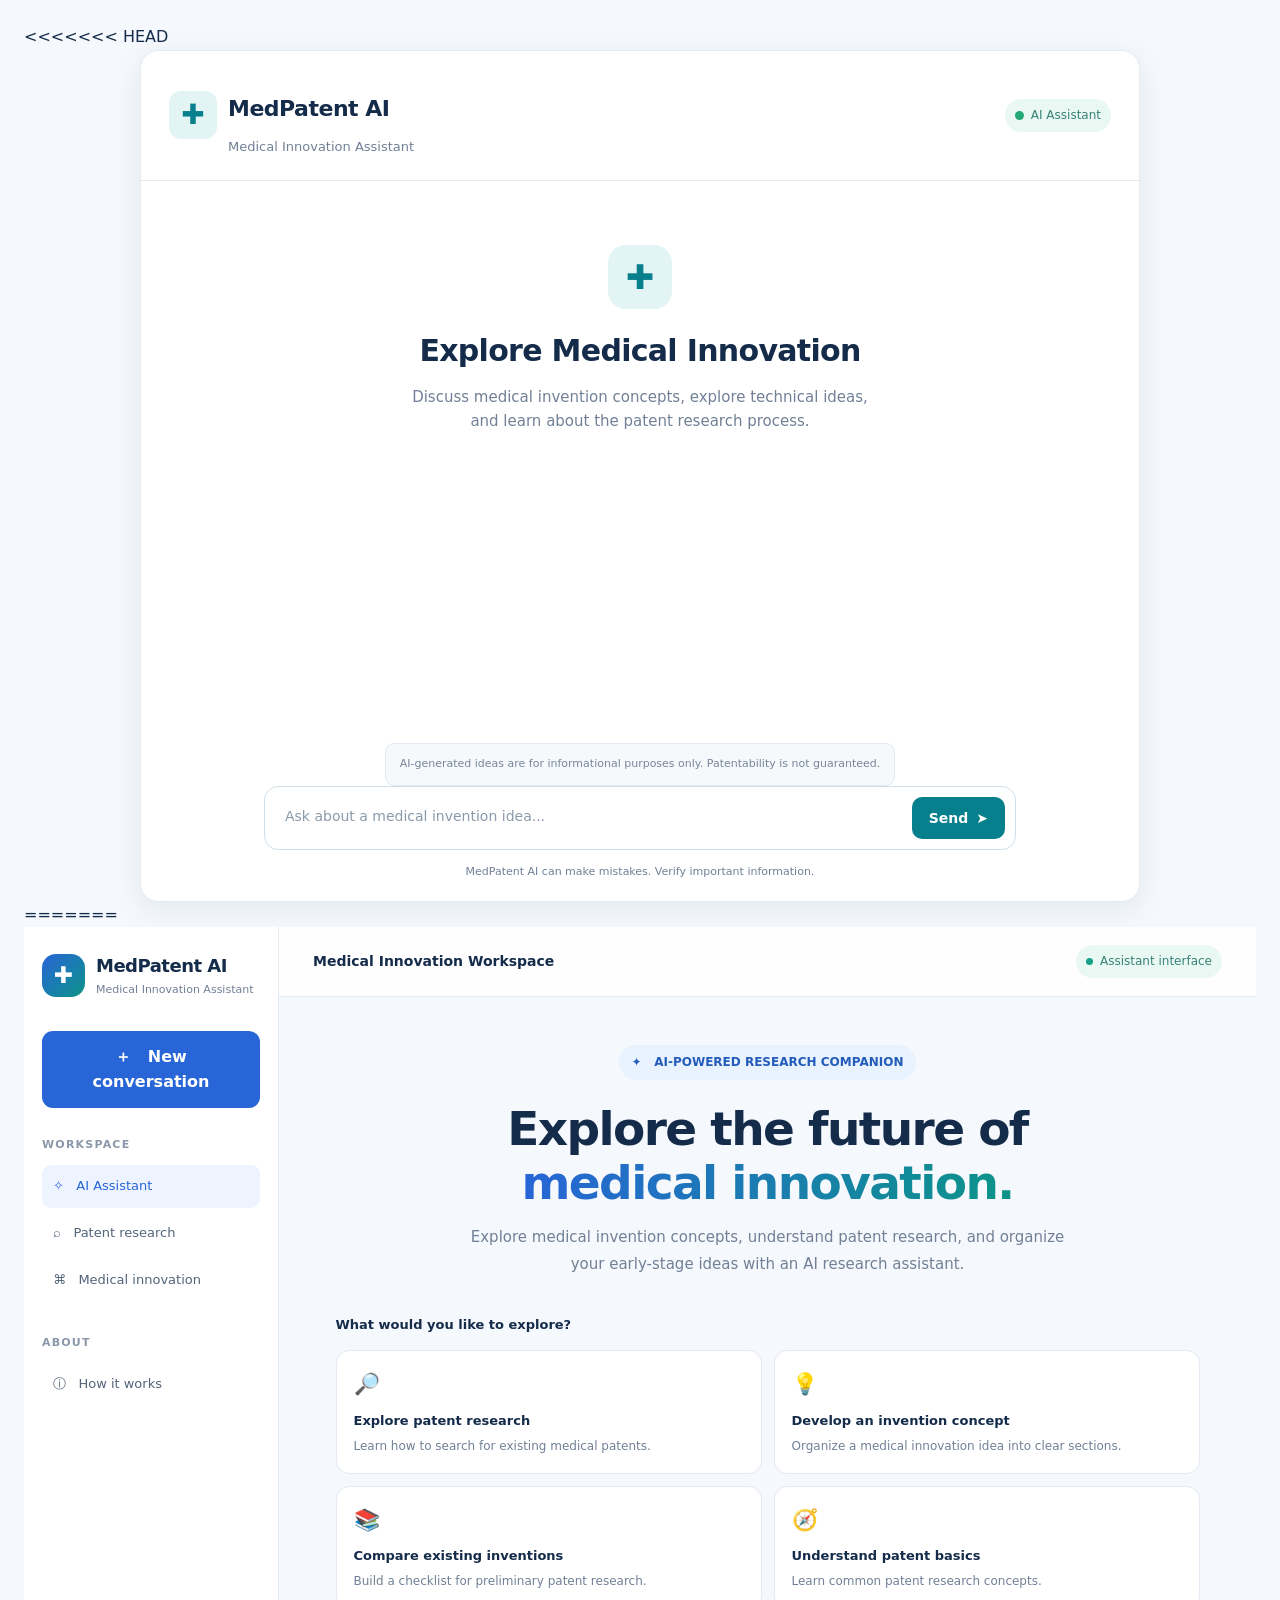
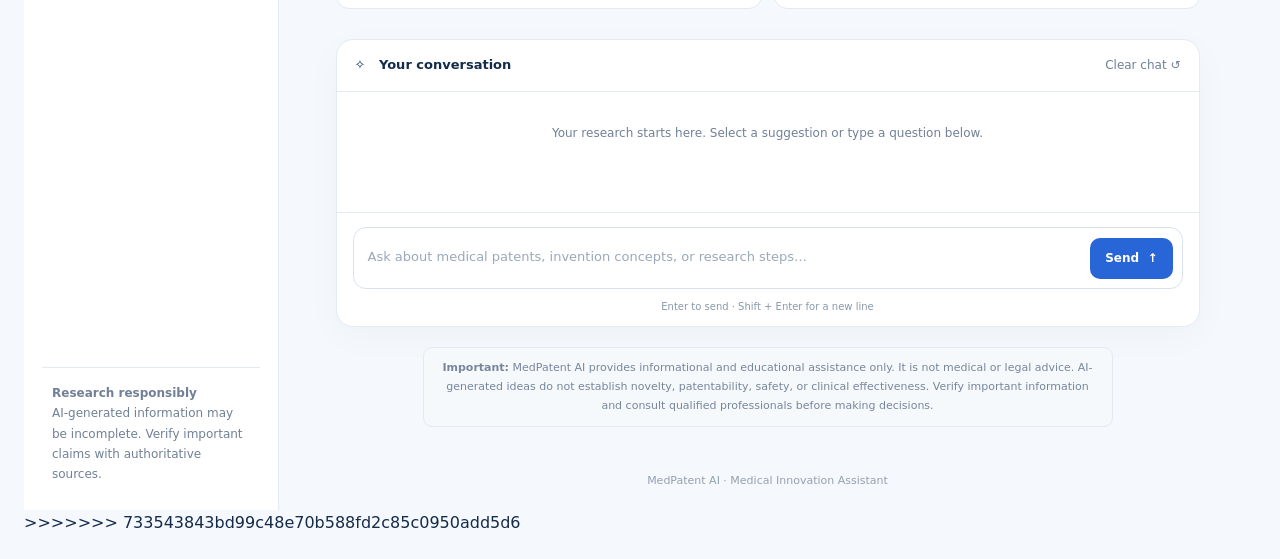
==== commit 541ab36a: "Configure project for GitHub Pages frontend and Render backend" ====
--- a/index.html
+++ b/index.html
@@ -1,3 +1,4 @@
+<<<<<<< HEAD
 <!DOCTYPE html>
 <html lang="en">
 <head>
@@ -171,5 +172,558 @@
             }
         });
     </script>
+=======
+
+<!DOCTYPE html>
+<html lang="en">
+<head>
+<meta charset="UTF-8">
+<meta name="viewport" content="width=device-width, initial-scale=1.0">
+<meta name="theme-color" content="#f7fafc">
+<title>MedPatent AI — Medical Innovation Assistant Ai</title>
+<style>
+:root {
+  --navy: #142b4a;
+  --blue: #2865d7;
+  --teal: #0c9488;
+  --bg: #f5f8fc;
+  --muted: #718096;
+  --border: #e3eaf2;
+  --white: #ffffff;
+}
+* { box-sizing: border-box; }
+body {
+  margin: 0;
+  font-family: Inter, ui-sans-serif, system-ui, -apple-system,
+    BlinkMacSystemFont, "Segoe UI", sans-serif;
+  background: var(--bg);
+  color: var(--navy);
+}
+button, textarea { font: inherit; }
+button { cursor: pointer; }
+.app { display: flex; min-height: 100vh; }
+.sidebar {
+  width: 255px;
+  background: #fff;
+  border-right: 1px solid var(--border);
+  padding: 25px 18px;
+  display: flex;
+  flex-direction: column;
+  flex-shrink: 0;
+}
+.brand { display: flex; align-items: center; gap: 11px; }
+.logo {
+  display: grid;
+  place-items: center;
+  width: 43px;
+  height: 43px;
+  color: white;
+  border-radius: 14px;
+  font-size: 23px;
+  background: linear-gradient(135deg, #2865d7, #0c9488);
+}
+.brand h2 { font-size: 18px; margin: 0; letter-spacing: -.5px; }
+.brand small { color: var(--muted); font-size: 11px; }
+.new-chat {
+  margin-top: 32px;
+  border: 0;
+  padding: 13px;
+  border-radius: 11px;
+  color: white;
+  background: var(--blue);
+  font-weight: 650;
+}
+.side-label {
+  margin: 28px 0 12px;
+  font-size: 11px;
+  text-transform: uppercase;
+  letter-spacing: 1.2px;
+  color: #8a98aa;
+  font-weight: 750;
+}
+.side-item {
+  padding: 11px;
+  border-radius: 9px;
+  color: #52647a;
+  font-size: 13px;
+  margin-bottom: 4px;
+}
+.side-item.active { background: #edf4ff; color: var(--blue); }
+.side-bottom {
+  margin-top: auto;
+  padding: 15px 10px 0;
+  border-top: 1px solid var(--border);
+  color: var(--muted);
+  font-size: 12px;
+  line-height: 1.7;
+}
+.main { flex: 1; min-width: 0; }
+.topbar {
+  height: 70px;
+  padding: 0 34px;
+  background: rgba(255,255,255,.9);
+  border-bottom: 1px solid var(--border);
+  display: flex;
+  align-items: center;
+  justify-content: space-between;
+  gap: 12px;
+}
+.top-title { font-size: 14px; font-weight: 700; }
+.status {
+  display: flex;
+  align-items: center;
+  gap: 7px;
+  font-size: 12px;
+  color: #398276;
+  background: #e9f8f3;
+  padding: 7px 10px;
+  border-radius: 20px;
+}
+.dot {
+  height: 7px;
+  width: 7px;
+  border-radius: 50%;
+  background: #16a085;
+}
+.content {
+  width: min(920px, 100%);
+  margin: 0 auto;
+  padding: 48px 28px 25px;
+}
+.hero { text-align: center; }
+.eyebrow {
+  display: inline-flex;
+  gap: 8px;
+  align-items: center;
+  background: #e9f2ff;
+  color: #245cba;
+  border-radius: 30px;
+  padding: 8px 13px;
+  font-size: 12px;
+  font-weight: 700;
+}
+h1 {
+  font-size: clamp(32px, 4vw, 47px);
+  line-height: 1.15;
+  letter-spacing: -1.6px;
+  margin: 22px 0 14px;
+}
+.gradient {
+  background: linear-gradient(90deg, #2865d7, #0c9488);
+  background-clip: text;
+  -webkit-background-clip: text;
+  color: transparent;
+}
+.subtitle {
+  color: var(--muted);
+  max-width: 600px;
+  margin: 0 auto;
+  font-size: 15px;
+  line-height: 1.8;
+}
+.section-title {
+  font-size: 13px;
+  font-weight: 750;
+  margin: 37px 0 14px;
+}
+.prompts {
+  display: grid;
+  grid-template-columns: repeat(2, minmax(0,1fr));
+  gap: 12px;
+}
+.prompt {
+  border: 1px solid var(--border);
+  background: white;
+  border-radius: 13px;
+  padding: 17px;
+  text-align: left;
+  color: var(--navy);
+  transition: .2s;
+}
+.prompt:hover {
+  border-color: #a8c5f7;
+  transform: translateY(-2px);
+  box-shadow: 0 8px 22px #203e6610;
+}
+.prompt-icon { font-size: 21px; }
+.prompt strong { display: block; margin: 9px 0 5px; font-size: 13px; }
+.prompt span:last-child { font-size: 12px; color: var(--muted); line-height: 1.6; }
+.chat {
+  margin-top: 30px;
+  background: white;
+  border: 1px solid var(--border);
+  border-radius: 17px;
+  overflow: hidden;
+  box-shadow: 0 10px 35px #1b355508;
+}
+.chat-head {
+  display: flex;
+  justify-content: space-between;
+  align-items: center;
+  padding: 15px 18px;
+  border-bottom: 1px solid var(--border);
+}
+.chat-head strong { font-size: 13px; }
+.clear {
+  border: 0;
+  background: transparent;
+  color: var(--muted);
+  font-size: 12px;
+}
+.messages {
+  padding: 20px;
+  display: flex;
+  flex-direction: column;
+  gap: 18px;
+  min-height: 120px;
+  max-height: 390px;
+  overflow-y: auto;
+}
+.welcome-note {
+  text-align: center;
+  color: var(--muted);
+  font-size: 12px;
+  padding: 12px;
+}
+.message { display: flex; gap: 10px; align-items: flex-start; }
+.avatar {
+  width: 32px;
+  height: 32px;
+  display: grid;
+  place-items: center;
+  flex-shrink: 0;
+  border-radius: 10px;
+  background: #e8f1ff;
+}
+.message.user { flex-direction: row-reverse; }
+.message.user .avatar { background: #dff5ef; }
+.bubble {
+  max-width: 85%;
+  padding: 12px 15px;
+  border-radius: 4px 13px 13px 13px;
+  background: #f3f6fb;
+  font-size: 13px;
+  line-height: 1.75;
+  overflow-wrap: anywhere;
+}
+.message.user .bubble {
+  background: #e9f2ff;
+  border-radius: 13px 4px 13px 13px;
+}
+.bubble p { margin: 0 0 8px; }
+.bubble p:last-child { margin-bottom: 0; }
+.composer { padding: 14px 16px 8px; border-top: 1px solid var(--border); }
+.input-wrap {
+  display: flex;
+  gap: 10px;
+  align-items: flex-end;
+  border: 1px solid #d8e2ef;
+  padding: 9px;
+  border-radius: 13px;
+  background: white;
+}
+.input-wrap:focus-within {
+  border-color: #8ab0f6;
+  box-shadow: 0 0 0 3px #2865d711;
+}
+textarea {
+  flex: 1;
+  resize: none;
+  border: 0;
+  outline: none;
+  min-height: 42px;
+  max-height: 130px;
+  padding: 10px 5px;
+  color: var(--navy);
+  background: transparent;
+  font-size: 13px;
+}
+textarea::placeholder { color: #9aa8b9; }
+.send {
+  border: 0;
+  color: white;
+  background: var(--blue);
+  border-radius: 10px;
+  padding: 11px 15px;
+  font-size: 12px;
+  font-weight: 700;
+}
+.send:hover { background: #174fb9; }
+.send:disabled { opacity: .6; cursor: wait; }
+.input-help {
+  text-align: center;
+  font-size: 10px;
+  color: #8a98aa;
+  padding: 10px 0 3px;
+}
+.disclaimer {
+  margin: 20px auto 0;
+  max-width: 690px;
+  color: #78869a;
+  font-size: 11px;
+  line-height: 1.7;
+  text-align: center;
+}
+.footer {
+  text-align: center;
+  padding: 20px;
+  font-size: 11px;
+  color: #94a0af;
+}
+.mobile-brand { display: none; }
+@media (max-width: 760px) {
+  .sidebar { display: none; }
+  .topbar { height: 60px; padding: 0 17px; }
+  .content { padding: 34px 15px 18px; }
+  h1 { letter-spacing: -1px; }
+  .subtitle { font-size: 14px; }
+  .prompts { grid-template-columns: 1fr; }
+  .prompt { padding: 14px; }
+  .section-title { margin-top: 28px; }
+  .messages { padding: 15px; }
+  .bubble { max-width: 90%; }
+  .status { font-size: 10px; }
+}
+</style>
+</head>
+<body>
+<div class="app">
+  <aside class="sidebar">
+    <div class="brand">
+      <div class="logo">✚</div>
+      <div>
+        <h2>MedPatent AI</h2>
+        <small>Medical Innovation Assistant</small>
+      </div>
+    </div>
+    <button class="new-chat" id="newChat">＋ &nbsp; New conversation</button>
+    <div class="side-label">Workspace</div>
+    <div class="side-item active">✧ &nbsp; AI Assistant</div>
+    <div class="side-item">⌕ &nbsp; Patent research</div>
+    <div class="side-item">⌘ &nbsp; Medical innovation</div>
+    <div class="side-label">About</div>
+    <div class="side-item">ⓘ &nbsp; How it works</div>
+    <div class="side-bottom">
+      <strong>Research responsibly</strong><br>
+      AI-generated information may be incomplete. Verify important claims with authoritative sources.
+    </div>
+  </aside>
+
+  <main class="main">
+    <header class="topbar">
+      <div class="mobile-brand">✚ &nbsp; <strong>MedPatent AI</strong></div>
+      <div class="top-title">Medical Innovation Workspace</div>
+      <div class="status"><span class="dot"></span> Assistant interface</div>
+    </header>
+
+    <div class="content">
+      <section class="hero" id="hero">
+        <div class="eyebrow">✦ &nbsp; AI-POWERED RESEARCH COMPANION</div>
+        <h1>Explore the future of<br><span class="gradient">medical innovation.</span></h1>
+        <p class="subtitle">
+          Explore medical invention concepts, understand patent research,
+          and organize your early-stage ideas with an AI research assistant.
+        </p>
+      </section>
+
+      <div class="section-title" id="promptTitle">What would you like to explore?</div>
+      <section class="prompts" id="prompts">
+        <button class="prompt" data-prompt="Explain the steps involved in researching an existing medical patent.">
+          <span class="prompt-icon">🔎</span>
+          <strong>Explore patent research</strong>
+          <span>Learn how to search for existing medical patents.</span>
+        </button>
+        <button class="prompt" data-prompt="Help me structure a concept for a medical innovation, including its problem, intended users, and potential benefits.">
+          <span class="prompt-icon">💡</span>
+          <strong>Develop an invention concept</strong>
+          <span>Organize a medical innovation idea into clear sections.</span>
+        </button>
+        <button class="prompt" data-prompt="What information should I collect before comparing my medical invention idea with existing patents?">
+          <span class="prompt-icon">📚</span>
+          <strong>Compare existing inventions</strong>
+          <span>Build a checklist for preliminary patent research.</span>
+        </button>
+        <button class="prompt" data-prompt="Explain the difference between patent novelty, inventive step, and patentability in simple language.">
+          <span class="prompt-icon">🧭</span>
+          <strong>Understand patent basics</strong>
+          <span>Learn common patent research concepts.</span>
+        </button>
+      </section>
+
+      <section class="chat" aria-label="AI assistant chat">
+        <div class="chat-head">
+          <strong>✧ &nbsp; Your conversation</strong>
+          <button class="clear" id="clearChat">Clear chat ↺</button>
+        </div>
+        <div class="messages" id="messages" aria-live="polite">
+          <div class="welcome-note" id="welcome">
+            Your research starts here. Select a suggestion or type a question below.
+          </div>
+        </div>
+        <form class="composer" id="chatForm">
+          <div class="input-wrap">
+            <textarea id="question" rows="1" maxlength="3000"
+              placeholder="Ask about medical patents, invention concepts, or research steps…"
+              aria-label="Enter your medical patent question"></textarea>
+            <button class="send" id="send" type="submit">Send&nbsp; ↑</button>
+          </div>
+          <div class="input-help">Enter to send · Shift + Enter for a new line</div>
+        </form>
+      </section>
+
+      <p class="disclaimer">
+        <strong>Important:</strong> MedPatent AI provides informational and educational
+        assistance only. It is not medical or legal advice. AI-generated ideas do not
+        establish novelty, patentability, safety, or clinical effectiveness. Verify
+        important information and consult qualified professionals before making decisions.
+      </p>
+    </div>
+    <footer class="footer">MedPatent AI · Medical Innovation Assistant</footer>
+  </main>
+</div>
+
+<script>
+const messages = document.getElementById("messages");
+const question = document.getElementById("question");
+const form = document.getElementById("chatForm");
+const send = document.getElementById("send");
+const prompts = document.getElementById("prompts");
+const hero = document.getElementById("hero");
+const promptTitle = document.getElementById("promptTitle");
+
+function scrollChat() {
+  messages.scrollTop = messages.scrollHeight;
+}
+
+function addMessage(text, role) {
+  const welcome = document.getElementById("welcome");
+  if (welcome) welcome.remove();
+
+  const row = document.createElement("div");
+  row.className = "message " + role;
+
+  const avatar = document.createElement("div");
+  avatar.className = "avatar";
+  avatar.textContent = role === "user" ? "👤" : "✚";
+
+  const bubble = document.createElement("div");
+  bubble.className = "bubble";
+  // Render text safely; user input is never interpreted as HTML.
+  bubble.textContent = text;
+
+  row.append(avatar, bubble);
+  messages.appendChild(row);
+  scrollChat();
+  return row;
+}
+
+function demoReply(text) {
+  const lower = text.toLowerCase();
+
+  if (lower.includes("novelty") || lower.includes("inventive step") ||
+      lower.includes("patentability")) {
+    return "For preliminary research, consider three separate questions:\n\n" +
+      "1. Novelty: Is the relevant invention already disclosed in earlier public material?\n\n" +
+      "2. Inventive step: Would the difference from existing knowledge be non-obvious to a person skilled in the field under the applicable law?\n\n" +
+      "3. Patentability: Does the invention meet all relevant legal requirements and exclusions in the target jurisdiction?\n\n" +
+      "This is a general educational explanation, not a legal assessment. A patent professional should evaluate the specific invention.";
+  }
+
+  if (lower.includes("search") || lower.includes("existing patent") ||
+      lower.includes("compare")) {
+    return "Here is a preliminary patent-research checklist:\n\n" +
+      "1. Describe the medical problem and proposed solution.\n" +
+      "2. List key technical features, alternative terms, and relevant classifications.\n" +
+      "3. Search Google Patents, WIPO PATENTSCOPE, and the relevant national patent database.\n" +
+      "4. Review claims, abstracts, drawings, publication dates, and cited documents.\n" +
+      "5. Record similarities and differences, and verify important documents at their original source.\n\n" +
+      "A preliminary search cannot guarantee that an invention is patentable or that no similar invention exists.";
+  }
+
+  if (lower.includes("concept") || lower.includes("idea") ||
+      lower.includes("invention")) {
+    return "You can structure an early-stage medical innovation concept like this:\n\n" +
+      "• Problem: What specific unmet need are you addressing?\n" +
+      "• Intended users: Who might use the proposed solution?\n" +
+      "• Proposed approach: What is the technical concept?\n" +
+      "• Existing alternatives: What solutions are already available?\n" +
+      "• Differentiating features: What technical differences need investigation?\n" +
+      "• Evidence needed: What testing, safety review, or validation would be required?\n\n" +
+      "Keep the concept hypothetical until it has been reviewed by relevant technical, clinical, and legal experts.";
+  }
+
+  return "Thanks for your question. This page currently demonstrates the MedPatent AI chat interface, but it is not connected to a live language model.\n\nTo provide a genuine AI-generated answer to your specific question, connect this frontend to your separately hosted backend API. Do not place private API keys in this public website.";
+}
+
+function ask(text) {
+  const value = text.trim();
+  if (!value || send.disabled) return;
+
+  addMessage(value, "user");
+  question.value = "";
+  question.style.height = "auto";
+  hero.style.display = "none";
+  prompts.style.display = "none";
+  promptTitle.style.display = "none";
+
+  send.disabled = true;
+  send.textContent = "Thinking…";
+
+  const typing = addMessage("Preparing a demo response…", "assistant");
+
+  // Demo only. Replace this with a fetch() call to your backend API.
+  setTimeout(() => {
+    typing.querySelector(".bubble").textContent = demoReply(value);
+    send.disabled = false;
+    send.textContent = "Send ↑";
+    question.focus();
+    scrollChat();
+  }, 550);
+}
+
+form.addEventListener("submit", event => {
+  event.preventDefault();
+  ask(question.value);
+});
+
+question.addEventListener("input", () => {
+  question.style.height = "auto";
+  question.style.height = Math.min(question.scrollHeight, 130) + "px";
+});
+
+question.addEventListener("keydown", event => {
+  if (event.key === "Enter" && !event.shiftKey) {
+    event.preventDefault();
+    form.requestSubmit();
+  }
+});
+
+document.querySelectorAll("[data-prompt]").forEach(button => {
+  button.addEventListener("click", () => ask(button.dataset.prompt));
+});
+
+function resetChat() {
+  messages.replaceChildren();
+  const welcome = document.createElement("div");
+  welcome.id = "welcome";
+  welcome.className = "welcome-note";
+  welcome.textContent = "Your research starts here. Select a suggestion or type a question below.";
+  messages.appendChild(welcome);
+
+  hero.style.display = "";
+  prompts.style.display = "";
+  promptTitle.style.display = "";
+  question.value = "";
+  send.disabled = false;
+  send.textContent = "Send ↑";
+}
+
+document.getElementById("clearChat").addEventListener("click", resetChat);
+document.getElementById("newChat").addEventListener("click", () => {
+  resetChat();
+  question.focus();
+});
+</script>
+>>>>>>> 733543843bd99c48e70b588fd2c85c0950add5d6
 </body>
 </html>
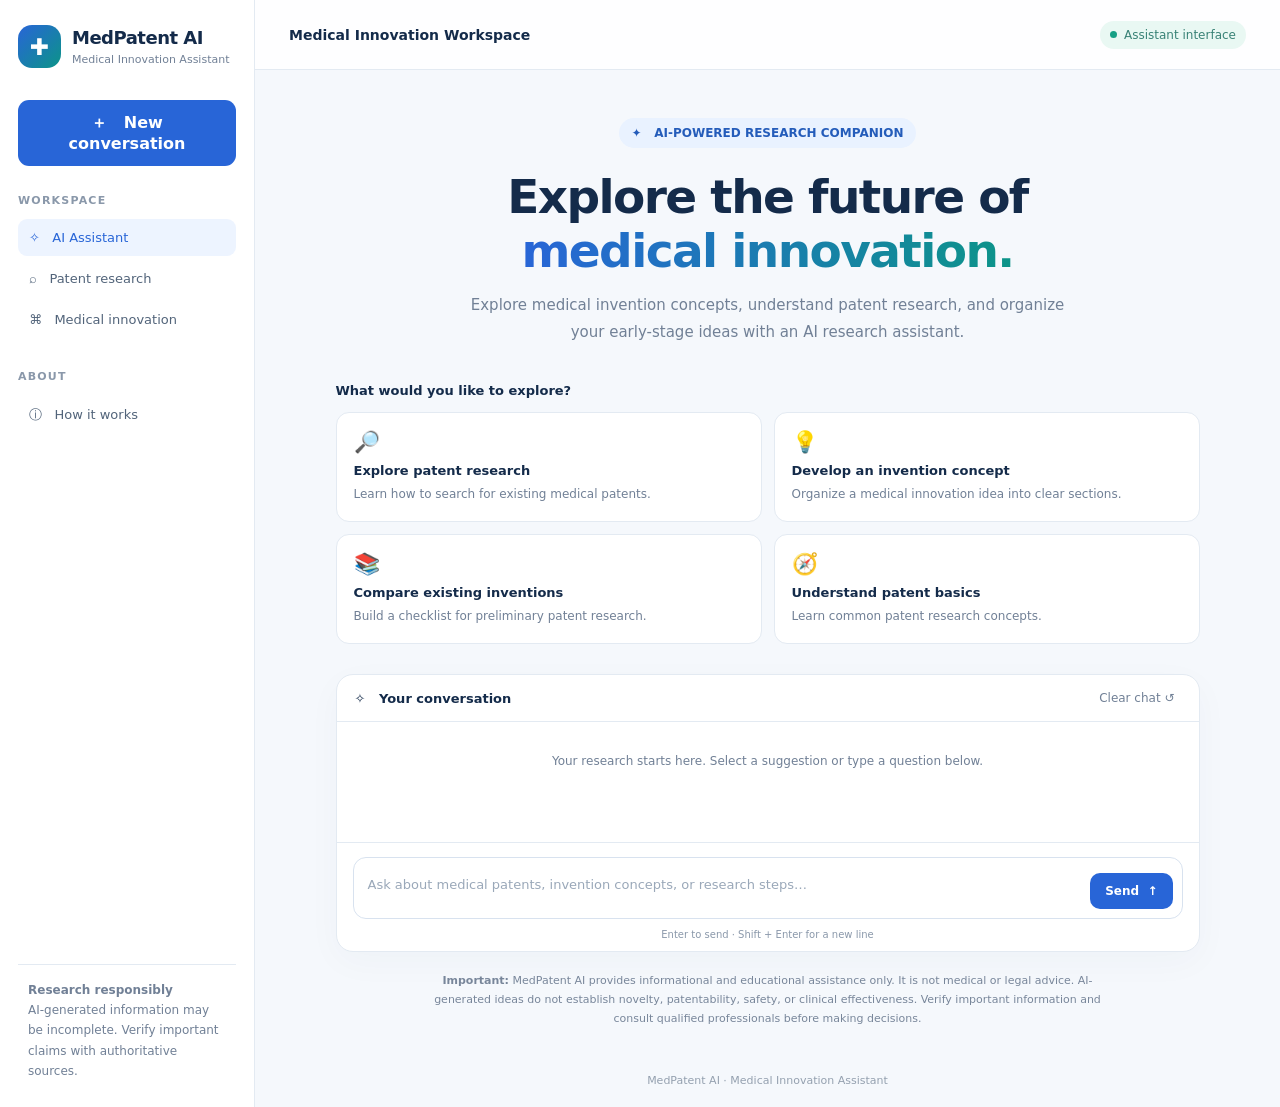
==== commit 05bf589a: "Fix index.html merge conflict and connect UI to live chat API" ====
--- a/index.html
+++ b/index.html
@@ -1,186 +1,10 @@
-<<<<<<< HEAD
-<!DOCTYPE html>
-<html lang="en">
-<head>
-    <meta charset="UTF-8">
-    <meta name="viewport" content="width=device-width, initial-scale=1.0">
-    <meta name="theme-color" content="#f5f9fc">
-    <title>MedPatent AI | Medical Innovation Assistant</title>
-    <link rel="stylesheet" href="./static/style.css">
-</head>
-<body>
-    <div class="app-container">
-
-        <header class="header">
-            <div class="brand">
-                <div class="brand-icon" aria-hidden="true">✚</div>
-                <div>
-                    <h1>MedPatent AI</h1>
-                    <p>Medical Innovation Assistant</p>
-                </div>
-            </div>
-            <div class="status">
-                <span class="status-dot"></span>
-                AI Assistant
-            </div>
-        </header>
-
-        <main class="main-content">
-            <section class="welcome-section" id="welcome">
-                <div class="welcome-icon" aria-hidden="true">✚</div>
-                <h2>Explore Medical Innovation</h2>
-                <p>
-                    Discuss medical invention concepts, explore technical ideas,
-                    and learn about the patent research process.
-                </p>
-            </section>
-
-            <section
-                class="chat-area"
-                id="chatArea"
-                aria-label="Conversation"
-                aria-live="polite"
-            ></section>
-
-            <div class="disclaimer">
-                AI-generated ideas are for informational purposes only.
-                Patentability is not guaranteed.
-            </div>
-
-            <form class="input-form" id="chatForm">
-                <label for="messageInput" class="visually-hidden">
-                    Enter your medical patent question
-                </label>
-                <textarea
-                    id="messageInput"
-                    name="message"
-                    placeholder="Ask about a medical invention idea..."
-                    rows="1"
-                    maxlength="4000"
-                    required
-                ></textarea>
-                <button type="submit" id="sendButton" aria-label="Send message">
-                    <span id="sendLabel">Send</span>
-                    <span aria-hidden="true">➤</span>
-                </button>
-            </form>
-
-            <p class="footer-note">
-                MedPatent AI can make mistakes. Verify important information.
-            </p>
-        </main>
-    </div>
-
-    <script>
-        // =========================================================================
-        // BACKEND CONFIGURATION:
-        // When running on GitHub Pages, set your live Render backend URL below:
-        // Example: const RENDER_BACKEND_URL = "https://medpatent-ai.onrender.com";
-        // =========================================================================
-        const RENDER_BACKEND_URL = "https://YOUR-RENDER-APP-NAME.onrender.com";
-
-        const isLocal = window.location.hostname === "localhost" || window.location.hostname === "127.0.0.1";
-        const BACKEND_URL = isLocal ? "" : RENDER_BACKEND_URL.replace(/\/+$/, "");
-
-        const chatForm = document.getElementById("chatForm");
-        const messageInput = document.getElementById("messageInput");
-        const chatArea = document.getElementById("chatArea");
-        const sendButton = document.getElementById("sendButton");
-        const sendLabel = document.getElementById("sendLabel");
-        const welcome = document.getElementById("welcome");
-
-        function addMessage(text, sender) {
-            const message = document.createElement("div");
-            message.className = `message ${sender}`;
-
-            const label = document.createElement("div");
-            label.className = "message-label";
-            label.textContent = sender === "user" ? "You" : "MedPatent AI";
-
-            const content = document.createElement("div");
-            content.className = "message-content";
-            content.textContent = text;
-
-            message.append(label, content);
-            chatArea.appendChild(message);
-
-            chatArea.scrollTop = chatArea.scrollHeight;
-            return message;
-        }
-
-        chatForm.addEventListener("submit", async (event) => {
-            event.preventDefault();
-
-            const message = messageInput.value.trim();
-            if (!message || sendButton.disabled) return;
-
-            welcome.hidden = true;
-            addMessage(message, "user");
-
-            messageInput.value = "";
-            messageInput.style.height = "auto";
-            sendButton.disabled = true;
-            sendLabel.textContent = "Thinking...";
-
-            const loadingMessage = addMessage(
-                "Generating your response... (Note: Free tier backends on Render may take ~30-50s to wake up on first request)",
-                "assistant"
-            );
-
-            try {
-                if (!isLocal && BACKEND_URL.includes("YOUR-RENDER-APP-NAME")) {
-                    throw new Error("Please configure your Render backend URL in index.html (line 80).");
-                }
-
-                const response = await fetch(`${BACKEND_URL}/chat`, {
-                    method: "POST",
-                    headers: {
-                        "Content-Type": "application/json"
-                    },
-                    body: JSON.stringify({ message })
-                });
-
-                const data = await response.json();
-
-                if (!response.ok) {
-                    throw new Error(data.error || "Something went wrong.");
-                }
-
-                loadingMessage.querySelector(".message-content").textContent =
-                    data.answer;
-            } catch (error) {
-                loadingMessage.querySelector(".message-content").textContent =
-                    error.message || "Unable to connect. Please try again.";
-            } finally {
-                sendButton.disabled = false;
-                sendLabel.textContent = "Send";
-                messageInput.focus();
-                chatArea.scrollTop = chatArea.scrollHeight;
-            }
-        });
-
-        messageInput.addEventListener("input", () => {
-            messageInput.style.height = "auto";
-            messageInput.style.height =
-                Math.min(messageInput.scrollHeight, 140) + "px";
-        });
-
-        messageInput.addEventListener("keydown", (event) => {
-            if (event.key === "Enter" && !event.shiftKey) {
-                event.preventDefault();
-                chatForm.requestSubmit();
-            }
-        });
-    </script>
-=======
-
 <!DOCTYPE html>
 <html lang="en">
 <head>
 <meta charset="UTF-8">
 <meta name="viewport" content="width=device-width, initial-scale=1.0">
 <meta name="theme-color" content="#f7fafc">
-<title>MedPatent AI — Medical Innovation Assistant Ai</title>
+<title>MedPatent AI — Medical Innovation Assistant</title>
 <style>
 :root {
   --navy: #142b4a;
@@ -232,7 +56,9 @@
   color: white;
   background: var(--blue);
   font-weight: 650;
-}
+  transition: background 0.2s;
+}
+.new-chat:hover { background: #174fb9; }
 .side-label {
   margin: 28px 0 12px;
   font-size: 11px;
@@ -370,13 +196,14 @@
   color: var(--muted);
   font-size: 12px;
 }
+.clear:hover { color: var(--navy); }
 .messages {
   padding: 20px;
   display: flex;
   flex-direction: column;
   gap: 18px;
   min-height: 120px;
-  max-height: 390px;
+  max-height: 460px;
   overflow-y: auto;
 }
 .welcome-note {
@@ -405,6 +232,7 @@
   font-size: 13px;
   line-height: 1.75;
   overflow-wrap: anywhere;
+  white-space: pre-wrap;
 }
 .message.user .bubble {
   background: #e9f2ff;
@@ -447,6 +275,7 @@
   padding: 11px 15px;
   font-size: 12px;
   font-weight: 700;
+  transition: background 0.2s;
 }
 .send:hover { background: #174fb9; }
 .send:disabled { opacity: .6; cursor: wait; }
@@ -583,6 +412,17 @@
 </div>
 
 <script>
+// =========================================================================
+// BACKEND CONFIGURATION:
+// When deployed on GitHub Pages, replace the URL below with your Render URL:
+// Example: const RENDER_BACKEND_URL = "https://medpatent-ai.onrender.com";
+// =========================================================================
+const RENDER_BACKEND_URL = "https://YOUR-RENDER-APP-NAME.onrender.com";
+
+const isLocal = window.location.hostname === "localhost" || 
+                window.location.hostname === "127.0.0.1";
+const BACKEND_URL = isLocal ? "" : RENDER_BACKEND_URL.replace(/\/+$/, "");
+
 const messages = document.getElementById("messages");
 const question = document.getElementById("question");
 const form = document.getElementById("chatForm");
@@ -608,7 +448,6 @@
 
   const bubble = document.createElement("div");
   bubble.className = "bubble";
-  // Render text safely; user input is never interpreted as HTML.
   bubble.textContent = text;
 
   row.append(avatar, bubble);
@@ -617,45 +456,7 @@
   return row;
 }
 
-function demoReply(text) {
-  const lower = text.toLowerCase();
-
-  if (lower.includes("novelty") || lower.includes("inventive step") ||
-      lower.includes("patentability")) {
-    return "For preliminary research, consider three separate questions:\n\n" +
-      "1. Novelty: Is the relevant invention already disclosed in earlier public material?\n\n" +
-      "2. Inventive step: Would the difference from existing knowledge be non-obvious to a person skilled in the field under the applicable law?\n\n" +
-      "3. Patentability: Does the invention meet all relevant legal requirements and exclusions in the target jurisdiction?\n\n" +
-      "This is a general educational explanation, not a legal assessment. A patent professional should evaluate the specific invention.";
-  }
-
-  if (lower.includes("search") || lower.includes("existing patent") ||
-      lower.includes("compare")) {
-    return "Here is a preliminary patent-research checklist:\n\n" +
-      "1. Describe the medical problem and proposed solution.\n" +
-      "2. List key technical features, alternative terms, and relevant classifications.\n" +
-      "3. Search Google Patents, WIPO PATENTSCOPE, and the relevant national patent database.\n" +
-      "4. Review claims, abstracts, drawings, publication dates, and cited documents.\n" +
-      "5. Record similarities and differences, and verify important documents at their original source.\n\n" +
-      "A preliminary search cannot guarantee that an invention is patentable or that no similar invention exists.";
-  }
-
-  if (lower.includes("concept") || lower.includes("idea") ||
-      lower.includes("invention")) {
-    return "You can structure an early-stage medical innovation concept like this:\n\n" +
-      "• Problem: What specific unmet need are you addressing?\n" +
-      "• Intended users: Who might use the proposed solution?\n" +
-      "• Proposed approach: What is the technical concept?\n" +
-      "• Existing alternatives: What solutions are already available?\n" +
-      "• Differentiating features: What technical differences need investigation?\n" +
-      "• Evidence needed: What testing, safety review, or validation would be required?\n\n" +
-      "Keep the concept hypothetical until it has been reviewed by relevant technical, clinical, and legal experts.";
-  }
-
-  return "Thanks for your question. This page currently demonstrates the MedPatent AI chat interface, but it is not connected to a live language model.\n\nTo provide a genuine AI-generated answer to your specific question, connect this frontend to your separately hosted backend API. Do not place private API keys in this public website.";
-}
-
-function ask(text) {
+async function ask(text) {
   const value = text.trim();
   if (!value || send.disabled) return;
 
@@ -669,16 +470,41 @@
   send.disabled = true;
   send.textContent = "Thinking…";
 
-  const typing = addMessage("Preparing a demo response…", "assistant");
-
-  // Demo only. Replace this with a fetch() call to your backend API.
-  setTimeout(() => {
-    typing.querySelector(".bubble").textContent = demoReply(value);
+  const typing = addMessage(
+    "Generating your response... (Note: Free tier backends on Render may take ~30-50s to wake up on first request)",
+    "assistant"
+  );
+
+  try {
+    if (!isLocal && BACKEND_URL.includes("YOUR-RENDER-APP-NAME")) {
+      throw new Error("Please configure your Render backend URL in index.html (line 420).");
+    }
+
+    const endpoint = BACKEND_URL ? `${BACKEND_URL}/chat` : "/chat";
+    const response = await fetch(endpoint, {
+      method: "POST",
+      headers: {
+        "Content-Type": "application/json"
+      },
+      body: JSON.stringify({ message: value })
+    });
+
+    const data = await response.json();
+
+    if (!response.ok) {
+      throw new Error(data.error || "Failed to get response from server.");
+    }
+
+    typing.querySelector(".bubble").textContent = data.answer || "No response received.";
+  } catch (error) {
+    typing.querySelector(".bubble").textContent = 
+      error.message || "Unable to connect to the backend server. Please try again.";
+  } finally {
     send.disabled = false;
     send.textContent = "Send ↑";
     question.focus();
     scrollChat();
-  }, 550);
+  }
 }
 
 form.addEventListener("submit", event => {
@@ -724,6 +550,5 @@
   question.focus();
 });
 </script>
->>>>>>> 733543843bd99c48e70b588fd2c85c0950add5d6
 </body>
 </html>
